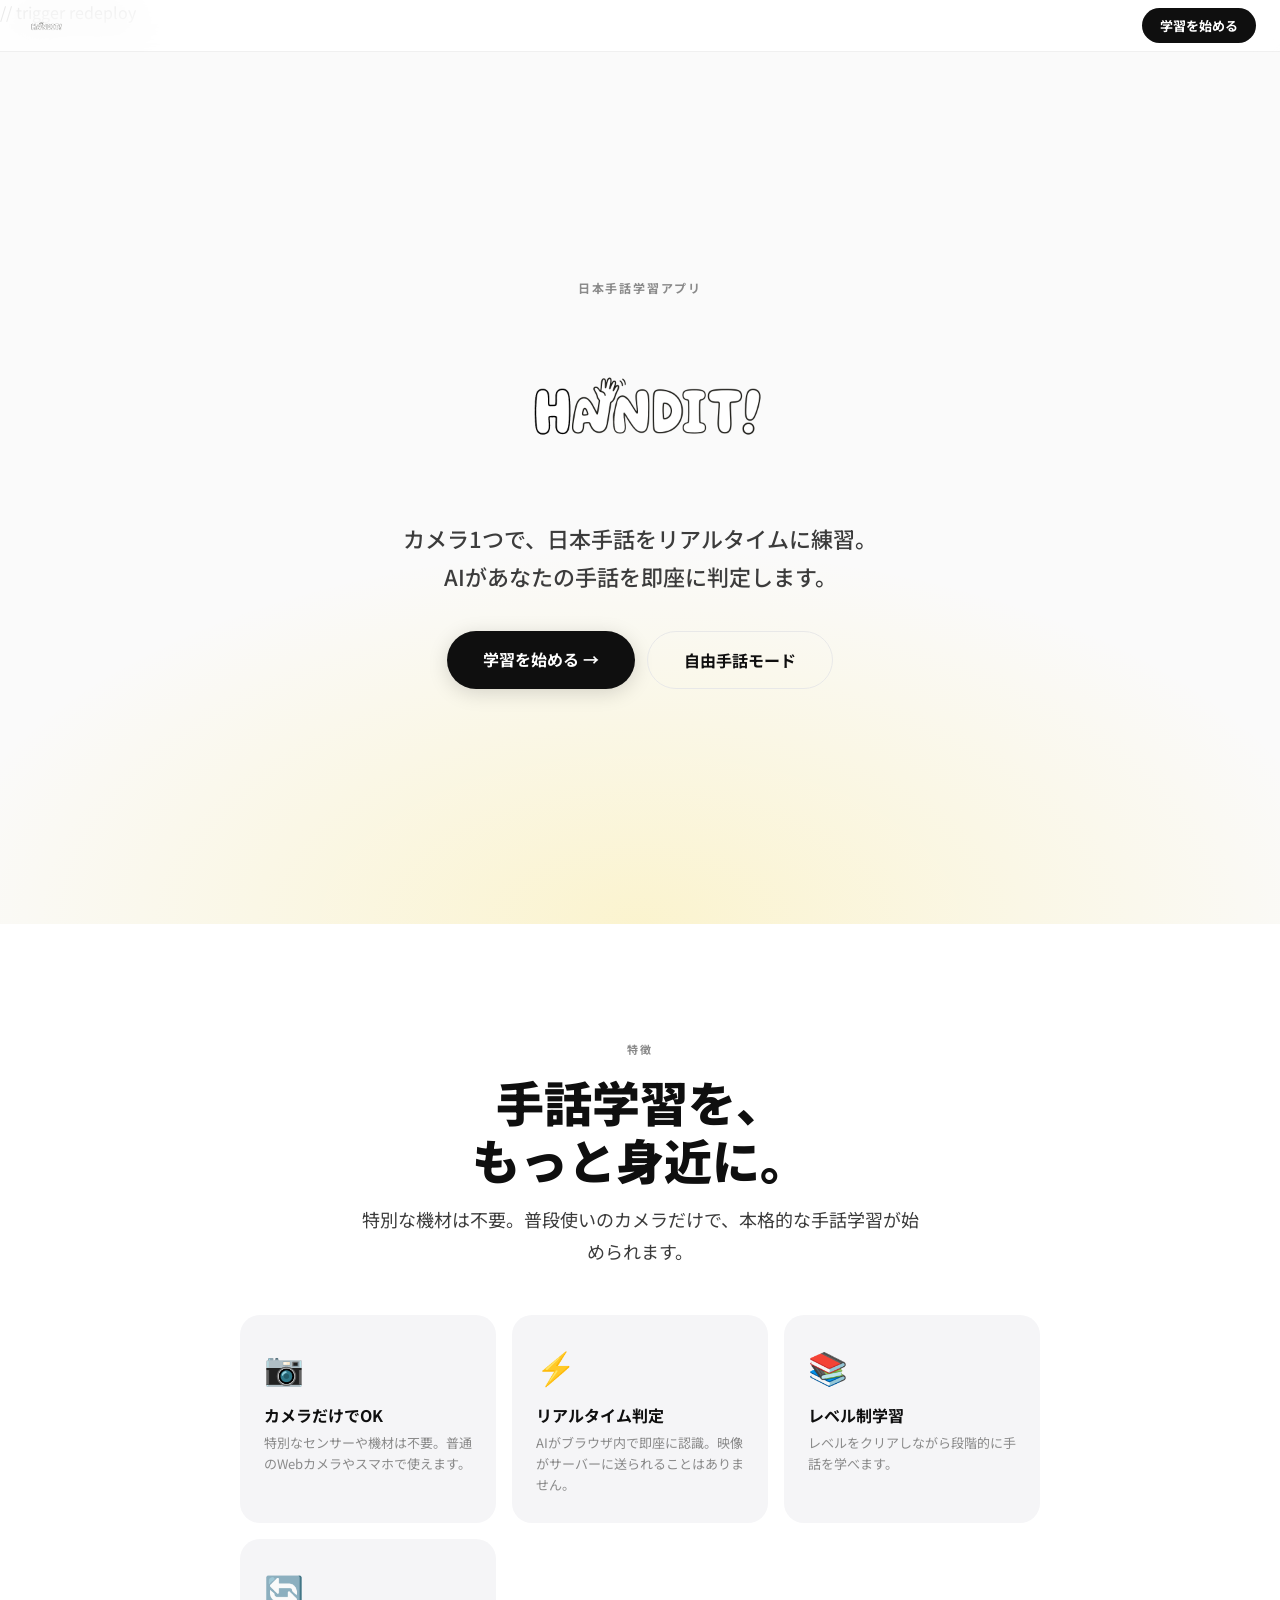
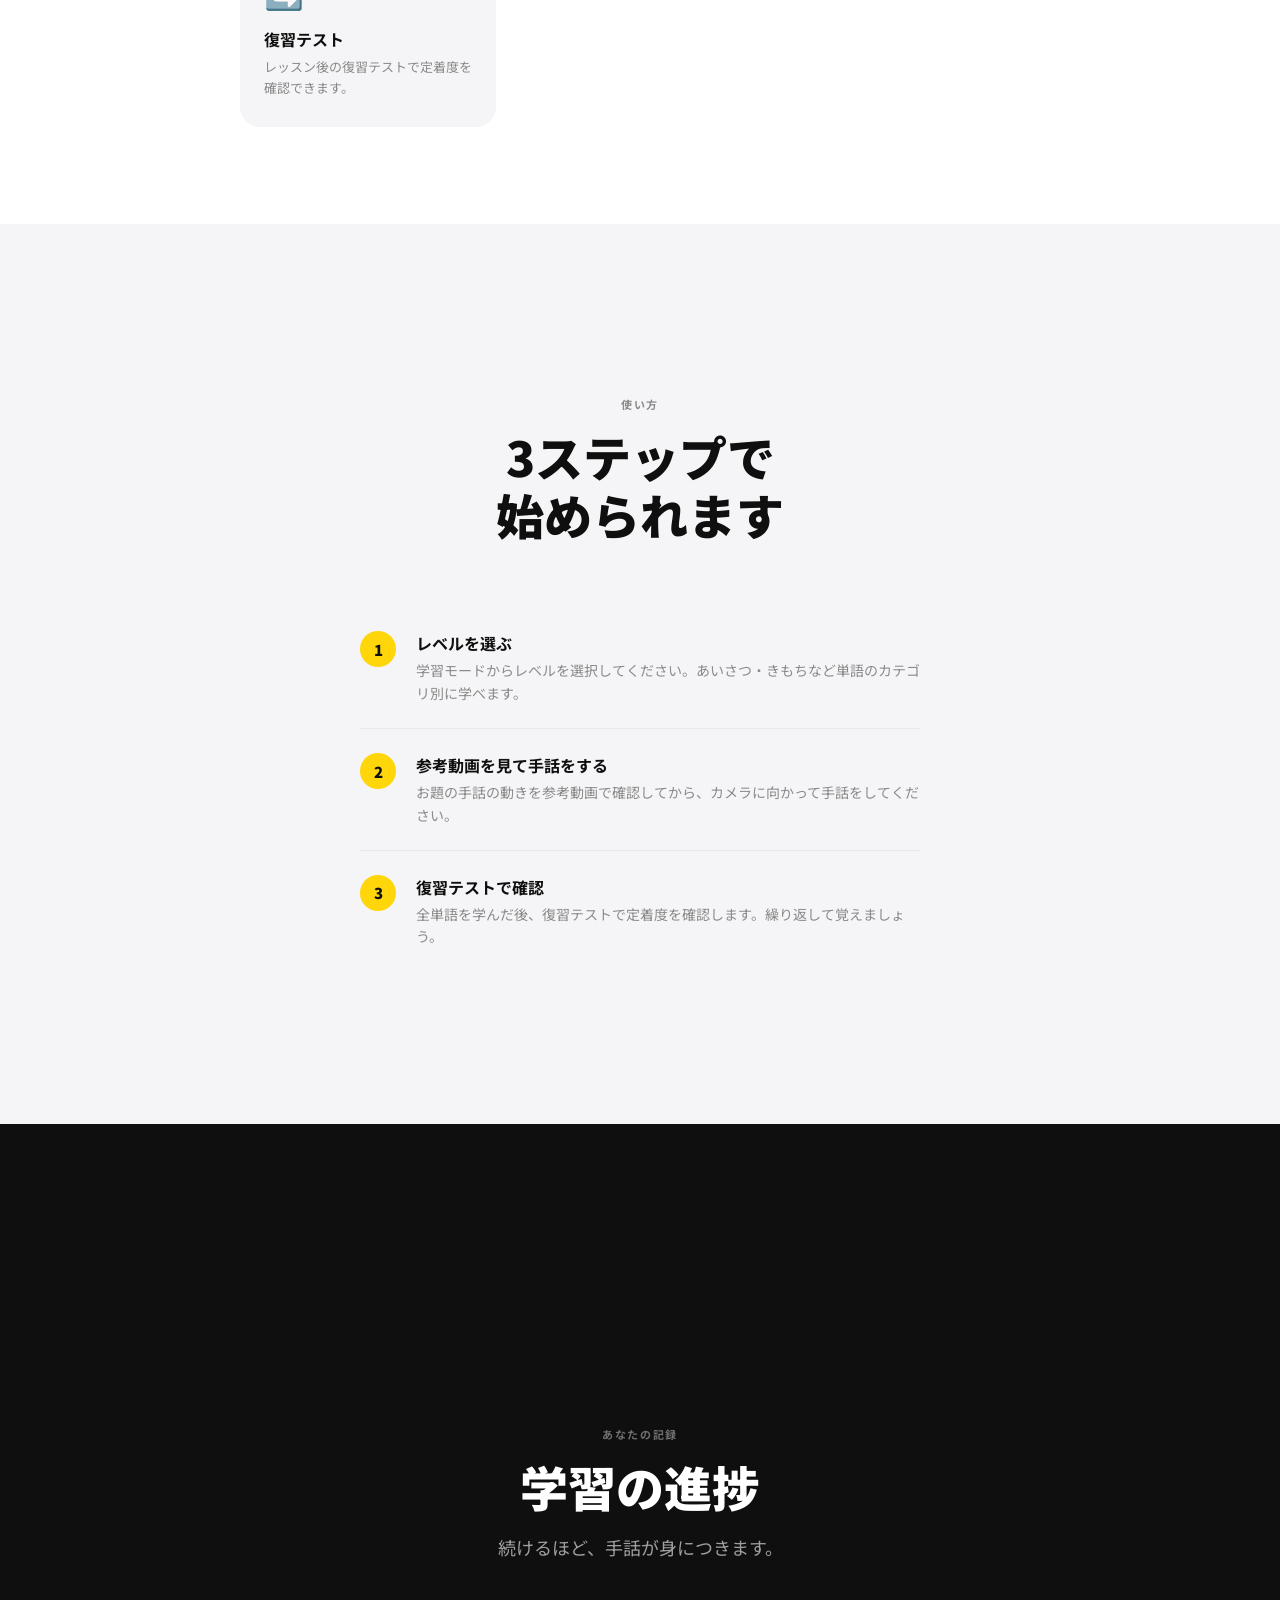
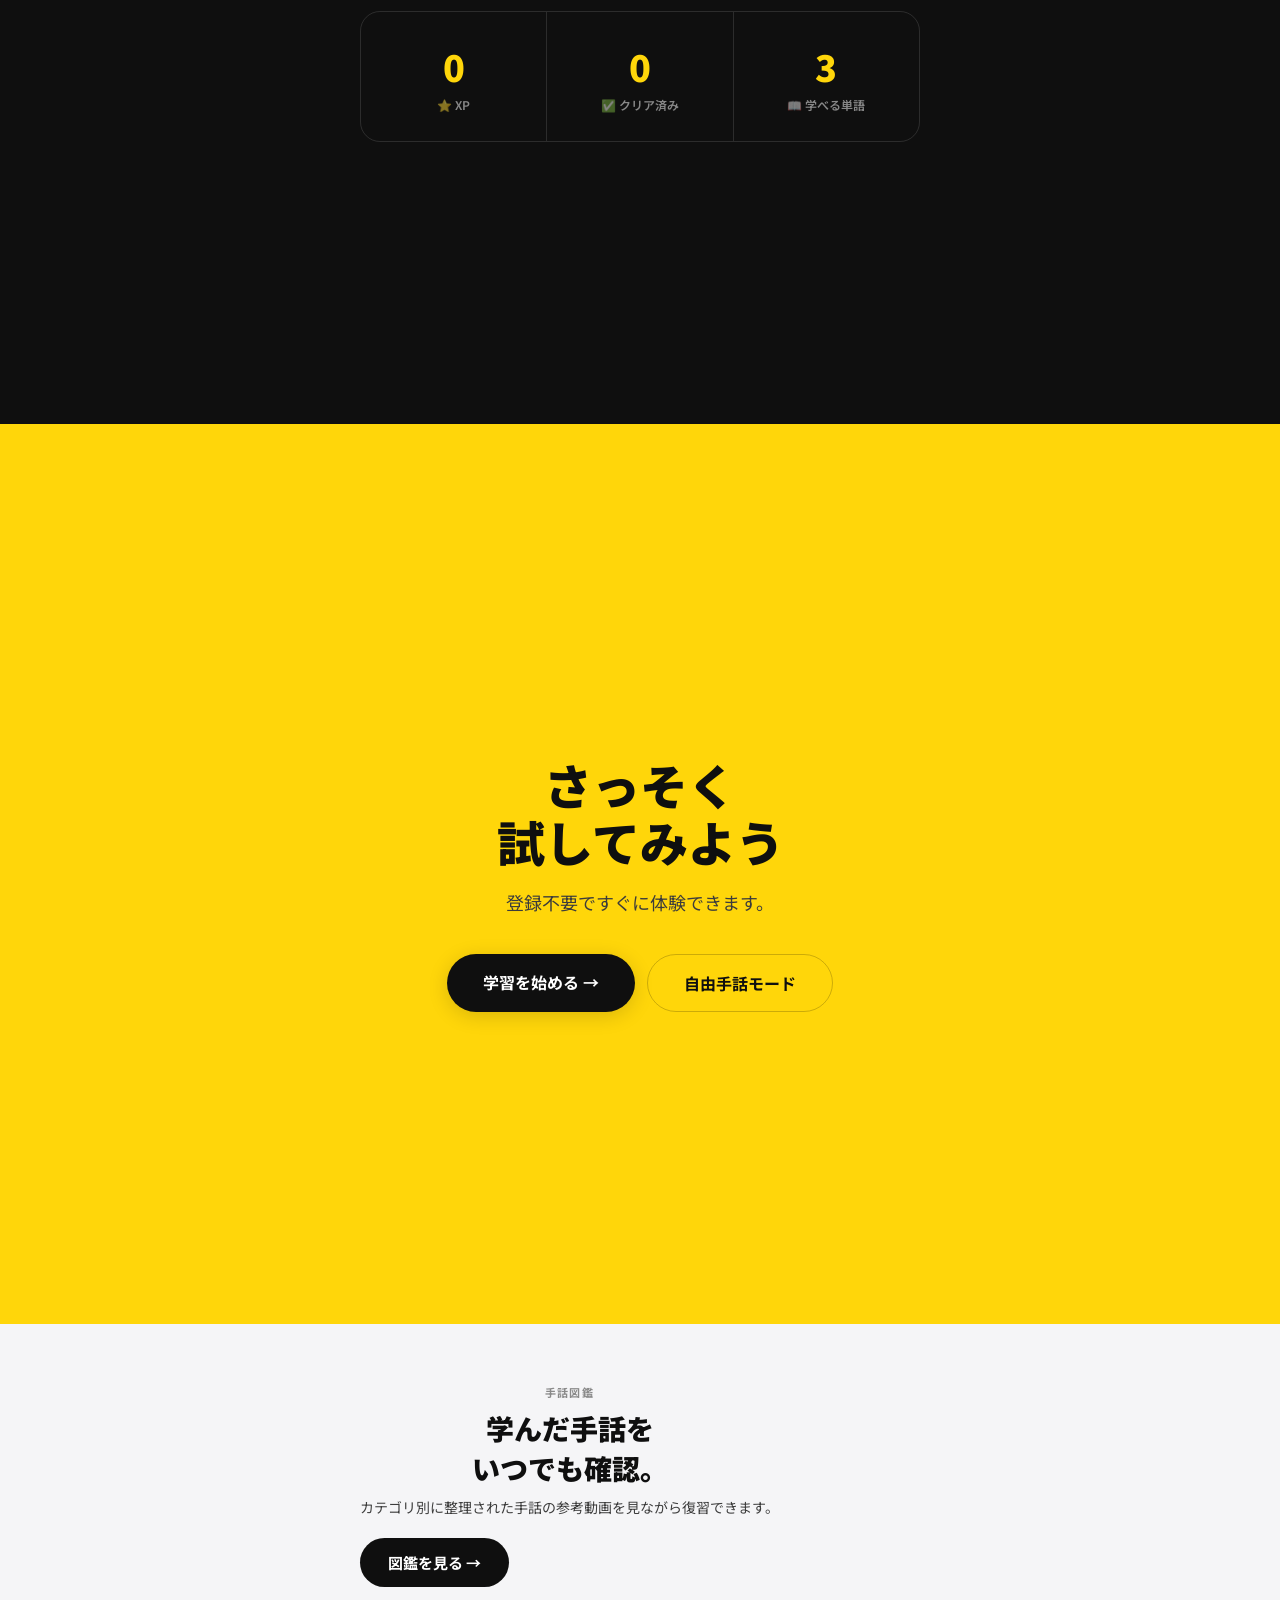
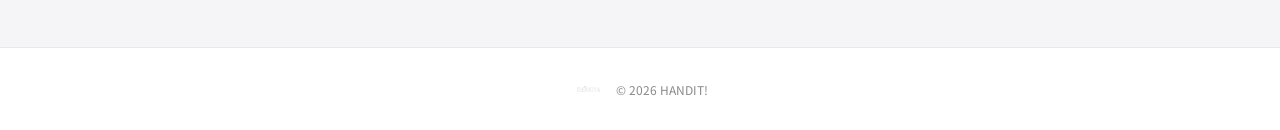
==== index.html @ 185a425c "trigger redeploy" ====
// trigger redeploy
<!DOCTYPE html>
<html lang="ja">
<head>
  <meta charset="UTF-8"/>
  <meta name="viewport" content="width=device-width, initial-scale=1.0"/>
  <title>HANDIT! — 日本手話学習アプリ</title>
  <link rel="preconnect" href="https://fonts.googleapis.com"/>
  <link href="https://fonts.googleapis.com/css2?family=Noto+Sans+JP:wght@400;500;700;900&display=swap" rel="stylesheet"/>
  <style>
    :root {
      --yellow: #FFD60A;
      --yellow-d: #C8A800;
      --ink: #0F0F0F;
      --ink-2: #3C3C3C;
      --ink-3: #8A8A8A;
      --line: #E8E8E8;
      --bg: #FFFFFF;
      --green: #00C46A;
      --radius: 20px;
    }

    * { box-sizing: border-box; margin: 0; padding: 0; }

    html { scroll-behavior: smooth; }

    body {
      font-family: 'Noto Sans JP', -apple-system, sans-serif;
      background: var(--bg);
      color: var(--ink);
      overflow-x: hidden;
      -webkit-font-smoothing: antialiased;
    }

    /* ===== NAV ===== */
    nav {
      position: fixed; top: 0; left: 0; right: 0; z-index: 100;
      height: 52px;
      display: flex; align-items: center; justify-content: space-between;
      padding: 0 24px;
      background: rgba(255,255,255,0.85);
      backdrop-filter: blur(20px);
      -webkit-backdrop-filter: blur(20px);
      border-bottom: 1px solid rgba(0,0,0,0.06);
      transition: background 0.3s;
    }
    .nav-logo { height: 24px; }
    .nav-btn {
      background: var(--ink); color: white; border: none;
      border-radius: 99px; padding: 8px 18px;
      font-size: 13px; font-weight: 700; cursor: pointer;
      text-decoration: none;
      transition: opacity 0.15s;
    }
    .nav-btn:hover { opacity: 0.8; }

    /* ===== SECTIONS ===== */
    section {
      min-height: 100vh;
      display: flex; flex-direction: column;
      align-items: center; justify-content: center;
      padding: 100px 24px 80px;
      text-align: center;
    }

    /* ===== HERO ===== */
    .hero {
      background: #FAFAFA;
      position: relative; overflow: hidden;
    }
    .hero-bg {
      position: absolute; inset: 0;
      background: radial-gradient(ellipse 80% 60% at 50% 100%, rgba(255,214,10,0.18) 0%, transparent 70%);
      pointer-events: none;
    }
    .hero-eyebrow {
      font-size: 12px; font-weight: 700; letter-spacing: 0.15em;
      text-transform: uppercase; color: var(--ink-3);
      margin-bottom: 20px;
      opacity: 0; transform: translateY(20px);
      animation: fadeUp 0.8s ease 0.2s forwards;
    }
    .hero-logo {
      width: min(320px, 72vw);
      opacity: 0; transform: translateY(30px);
      animation: fadeUp 0.8s ease 0.4s forwards;
    }
    .hero-tagline {
      margin-top: 24px;
      font-size: clamp(16px, 3vw, 22px);
      font-weight: 500; color: var(--ink-2); line-height: 1.7;
      max-width: 480px;
      opacity: 0; transform: translateY(30px);
      animation: fadeUp 0.8s ease 0.6s forwards;
    }
    .hero-cta-wrap {
      margin-top: 36px; display: flex; gap: 12px; flex-wrap: wrap; justify-content: center;
      opacity: 0; transform: translateY(30px);
      animation: fadeUp 0.8s ease 0.8s forwards;
    }
    .btn-primary {
      background: var(--ink); color: white; border: none;
      border-radius: 99px; padding: 16px 36px;
      font-size: 16px; font-weight: 700; cursor: pointer;
      text-decoration: none; display: inline-block;
      transition: transform 0.15s, box-shadow 0.15s;
      box-shadow: 0 4px 20px rgba(0,0,0,0.15);
    }
    .btn-primary:hover { transform: translateY(-2px); box-shadow: 0 8px 28px rgba(0,0,0,0.2); }
    .btn-secondary {
      background: transparent; color: var(--ink); border: 1.5px solid var(--line);
      border-radius: 99px; padding: 16px 36px;
      font-size: 16px; font-weight: 700; cursor: pointer;
      text-decoration: none; display: inline-block;
      transition: border-color 0.15s;
    }
    .btn-secondary:hover { border-color: var(--ink-3); }

    @keyframes fadeUp {
      to { opacity: 1; transform: translateY(0); }
    }

    /* ===== SCROLL REVEAL ===== */
    .reveal {
      opacity: 0; transform: translateY(48px);
      transition: opacity 0.7s ease, transform 0.7s ease;
    }
    .reveal.visible {
      opacity: 1; transform: translateY(0);
    }
    .reveal-delay-1 { transition-delay: 0.1s; }
    .reveal-delay-2 { transition-delay: 0.2s; }
    .reveal-delay-3 { transition-delay: 0.3s; }
    .reveal-delay-4 { transition-delay: 0.4s; }

    /* ===== SECTION LABEL ===== */
    .section-eyebrow {
      font-size: 11px; font-weight: 700; letter-spacing: 0.14em;
      text-transform: uppercase; color: var(--ink-3);
      margin-bottom: 16px;
    }
    .section-title {
      font-size: clamp(28px, 5vw, 48px);
      font-weight: 900; line-height: 1.2;
      margin-bottom: 16px;
    }
    .section-body {
      font-size: clamp(15px, 2vw, 18px);
      color: var(--ink-2); line-height: 1.75;
      max-width: 560px;
    }

    /* ===== FEATURE ===== */
    .feature-section { background: var(--bg); }
    .feature-grid {
      display: grid;
      grid-template-columns: repeat(auto-fit, minmax(200px, 1fr));
      gap: 16px; margin-top: 48px;
      width: 100%; max-width: 800px;
      text-align: left;
    }
    .feature-card {
      background: #F5F5F7; border-radius: var(--radius);
      padding: 28px 24px;
    }
    .feature-icon  { font-size: 32px; margin-bottom: 14px; }
    .feature-title { font-size: 16px; font-weight: 700; margin-bottom: 6px; }
    .feature-body  { font-size: 13px; color: var(--ink-3); line-height: 1.6; }

    /* ===== HOWTO ===== */
    .howto-section { background: #F5F5F7; }
    .howto-list {
      margin-top: 48px; width: 100%; max-width: 560px;
      display: flex; flex-direction: column; gap: 0;
      text-align: left;
    }
    .howto-item {
      display: flex; gap: 20px; align-items: flex-start;
      padding: 24px 0;
      border-bottom: 1px solid var(--line);
    }
    .howto-item:last-child { border-bottom: none; }
    .howto-num {
      width: 36px; height: 36px; border-radius: 50%;
      background: var(--yellow); color: var(--ink);
      display: flex; align-items: center; justify-content: center;
      font-size: 15px; font-weight: 900; flex-shrink: 0;
    }
    .howto-content strong { font-size: 16px; font-weight: 700; display: block; margin-bottom: 4px; }
    .howto-content p { font-size: 14px; color: var(--ink-3); line-height: 1.6; }

    /* ===== STATS ===== */
    .stats-section { background: var(--ink); color: white; }
    .stats-section .section-title { color: white; }
    .stats-section .section-body  { color: rgba(255,255,255,0.6); }
    .stats-grid {
      display: flex; gap: 0;
      margin-top: 48px; width: 100%; max-width: 560px;
      border: 1px solid rgba(255,255,255,0.12);
      border-radius: var(--radius); overflow: hidden;
    }
    .stat-item {
      flex: 1; padding: 28px 16px; text-align: center;
      border-right: 1px solid rgba(255,255,255,0.12);
    }
    .stat-item:last-child { border-right: none; }
    .stat-num   { font-size: 36px; font-weight: 900; color: var(--yellow); }
    .stat-label { font-size: 12px; color: rgba(255,255,255,0.5); margin-top: 4px; font-weight: 600; }

    /* ===== CTA SECTION ===== */
    .cta-section { background: var(--yellow); }
    .cta-section .section-title { color: var(--ink); }
    .cta-section .section-body  { color: var(--ink-2); }
    .cta-section .btn-primary { background: var(--ink); }
    .cta-section .btn-secondary { border-color: rgba(0,0,0,0.2); color: var(--ink); }

    /* ===== FOOTER ===== */
    footer {
      padding: 32px 24px;
      text-align: center;
      border-top: 1px solid var(--line);
      display: flex; align-items: center; justify-content: center; gap: 12px;
    }
    footer img { height: 18px; opacity: 0.3; }
    footer p { font-size: 12px; color: var(--ink-3); }

    @media (max-width: 480px) {
      .feature-grid { grid-template-columns: 1fr; }
      .stats-grid { flex-direction: column; }
      .stat-item { border-right: none; border-bottom: 1px solid rgba(255,255,255,0.12); }
      .stat-item:last-child { border-bottom: none; }
      section { padding: 80px 20px 60px; }
    }
  </style>
</head>
<body>

<nav>
  <img src="handit_logo.png" alt="HANDIT!" class="nav-logo"/>
  <a href="#" onclick="goLearn(event)" class="nav-btn">学習を始める</a>
</nav>

<!-- HERO -->
<section class="hero">
  <div class="hero-bg"></div>
  <div class="hero-eyebrow">日本手話学習アプリ</div>
  <img src="handit_logo.png" alt="HANDIT!" class="hero-logo"/>
  <p class="hero-tagline">カメラ1つで、日本手話をリアルタイムに練習。<br>AIがあなたの手話を即座に判定します。</p>
  <div class="hero-cta-wrap">
    <a href="#" onclick="goLearn(event)" class="btn-primary">学習を始める →</a>
    <a href="free.html"  class="btn-secondary">自由手話モード</a>
  </div>
</section>

<!-- FEATURES -->
<section class="feature-section">
  <div class="section-eyebrow reveal">特徴</div>
  <h2 class="section-title reveal reveal-delay-1">手話学習を、<br>もっと身近に。</h2>
  <p class="section-body reveal reveal-delay-2">特別な機材は不要。普段使いのカメラだけで、本格的な手話学習が始められます。</p>
  <div class="feature-grid">
    <div class="feature-card reveal reveal-delay-1">
      <div class="feature-icon">📷</div>
      <div class="feature-title">カメラだけでOK</div>
      <div class="feature-body">特別なセンサーや機材は不要。普通のWebカメラやスマホで使えます。</div>
    </div>
    <div class="feature-card reveal reveal-delay-2">
      <div class="feature-icon">⚡</div>
      <div class="feature-title">リアルタイム判定</div>
      <div class="feature-body">AIがブラウザ内で即座に認識。映像がサーバーに送られることはありません。</div>
    </div>
    <div class="feature-card reveal reveal-delay-3">
      <div class="feature-icon">📚</div>
      <div class="feature-title">レベル制学習</div>
      <div class="feature-body">レベルをクリアしながら段階的に手話を学べます。</div>
    </div>
    <div class="feature-card reveal reveal-delay-4">
      <div class="feature-icon">🔄</div>
      <div class="feature-title">復習テスト</div>
      <div class="feature-body">レッスン後の復習テストで定着度を確認できます。</div>
    </div>
  </div>
</section>

<!-- HOWTO -->
<section class="howto-section">
  <div class="section-eyebrow reveal">使い方</div>
  <h2 class="section-title reveal reveal-delay-1">3ステップで<br>始められます</h2>
  <div class="howto-list">
    <div class="howto-item reveal reveal-delay-1">
      <div class="howto-num">1</div>
      <div class="howto-content">
        <strong>レベルを選ぶ</strong>
        <p>学習モードからレベルを選択してください。あいさつ・きもちなど単語のカテゴリ別に学べます。</p>
      </div>
    </div>
    <div class="howto-item reveal reveal-delay-2">
      <div class="howto-num">2</div>
      <div class="howto-content">
        <strong>参考動画を見て手話をする</strong>
        <p>お題の手話の動きを参考動画で確認してから、カメラに向かって手話をしてください。</p>
      </div>
    </div>
    <div class="howto-item reveal reveal-delay-3">
      <div class="howto-num">3</div>
      <div class="howto-content">
        <strong>復習テストで確認</strong>
        <p>全単語を学んだ後、復習テストで定着度を確認します。繰り返して覚えましょう。</p>
      </div>
    </div>
  </div>
</section>

<!-- STATS -->
<section class="stats-section">
  <div class="section-eyebrow reveal" style="color:rgba(255,255,255,0.4);">あなたの記録</div>
  <h2 class="section-title reveal reveal-delay-1">学習の進捗</h2>
  <p class="section-body reveal reveal-delay-2">続けるほど、手話が身につきます。</p>
  <div class="stats-grid reveal reveal-delay-3">
    <div class="stat-item">
      <div class="stat-num" id="stat-xp">0</div>
      <div class="stat-label">⭐ XP</div>
    </div>
    <div class="stat-item">
      <div class="stat-num" id="stat-cleared">0</div>
      <div class="stat-label">✅ クリア済み</div>
    </div>
    <div class="stat-item">
      <div class="stat-num">3</div>
      <div class="stat-label">📖 学べる単語</div>
    </div>
  </div>
</section>

<!-- CTA -->
<section class="cta-section">
  <h2 class="section-title reveal">さっそく<br>試してみよう</h2>
  <p class="section-body reveal reveal-delay-1">登録不要ですぐに体験できます。</p>
  <div class="hero-cta-wrap reveal reveal-delay-2">
    <a href="#" onclick="goLearn(event)" class="btn-primary">学習を始める →</a>
    <a href="free.html"  class="btn-secondary">自由手話モード</a>
  </div>
</section>

<!-- DICTIONARY LINK -->
<section style="min-height:auto;padding:60px 24px;background:#F5F5F7;">
  <div style="max-width:560px;margin:0 auto;display:flex;align-items:center;justify-content:space-between;gap:20px;flex-wrap:wrap;">
    <div>
      <div style="font-size:11px;font-weight:700;letter-spacing:0.12em;text-transform:uppercase;color:#8A8A8A;margin-bottom:8px;">手話図鑑</div>
      <div style="font-size:clamp(20px,4vw,28px);font-weight:900;margin-bottom:8px;">学んだ手話を<br>いつでも確認。</div>
      <div style="font-size:14px;color:#3C3C3C;line-height:1.6;">カテゴリ別に整理された手話の参考動画を見ながら復習できます。</div>
    </div>
    <a href="dictionary.html" style="background:#0F0F0F;color:white;border:none;border-radius:99px;padding:14px 28px;font-size:15px;font-weight:700;text-decoration:none;white-space:nowrap;flex-shrink:0;">図鑑を見る →</a>
  </div>
</section>

<footer>
  <img src="handit_logo.png" alt="HANDIT!"/>
  <p>© 2026 HANDIT!</p>
</footer>

<script>
// 進捗表示
document.getElementById('stat-xp').textContent      = localStorage.getItem('handit_xp') || 0;
document.getElementById('stat-cleared').textContent = JSON.parse(localStorage.getItem('handit_cleared')||'[]').length;

// スクロールアニメーション
const observer = new IntersectionObserver((entries) => {
  entries.forEach(entry => {
    if (entry.isIntersecting) {
      entry.target.classList.add('visible');
    }
  });
}, { threshold: 0.15 });

document.querySelectorAll('.reveal').forEach(el => observer.observe(el));

function goLearn(e) {
  e.preventDefault();
  if (!localStorage.getItem('handit_tutorial_done')) {
    window.location.href = 'tutorial.html';
  } else {
    window.location.href = 'learn.html';
  }
}
</script>
</body>
</html>
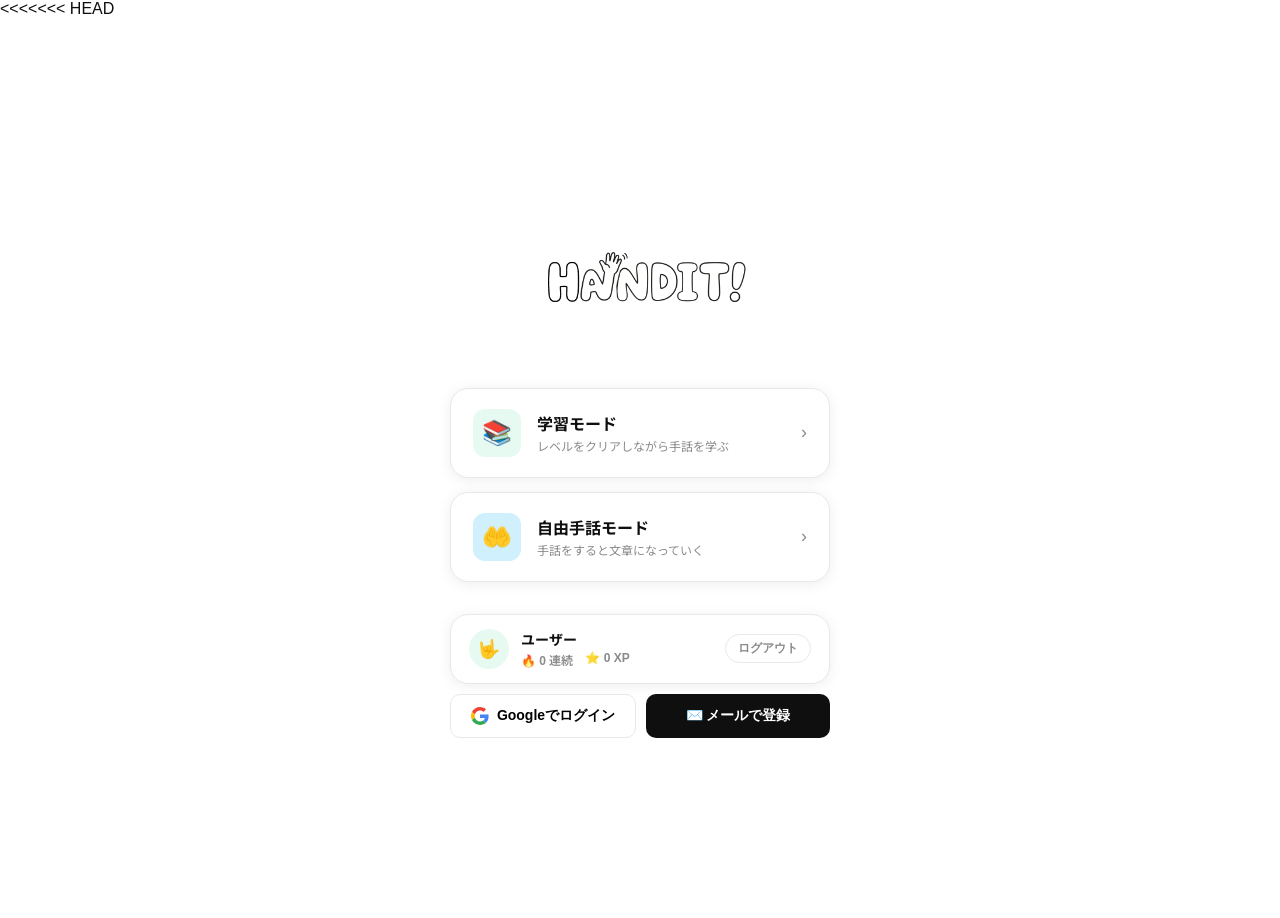
==== commit f631358d: "スタジオをadminに分離、Firebase連携と自動学習を追加" ====
--- a/index.html
+++ b/index.html
@@ -1,387 +1,661 @@
-// trigger redeploy
 <!DOCTYPE html>
 <html lang="ja">
 <head>
+<<<<<<< HEAD
   <meta charset="UTF-8"/>
   <meta name="viewport" content="width=device-width, initial-scale=1.0"/>
-  <title>HANDIT! — 日本手話学習アプリ</title>
+  <title>HANDIT!</title>
   <link rel="preconnect" href="https://fonts.googleapis.com"/>
-  <link href="https://fonts.googleapis.com/css2?family=Noto+Sans+JP:wght@400;500;700;900&display=swap" rel="stylesheet"/>
+  <link href="https://fonts.googleapis.com/css2?family=Noto+Sans+JP:wght@400;700&display=swap" rel="stylesheet"/>
+  <link rel="stylesheet" href="style.css"/>
   <style>
-    :root {
-      --yellow: #FFD60A;
-      --yellow-d: #C8A800;
-      --ink: #0F0F0F;
-      --ink-2: #3C3C3C;
-      --ink-3: #8A8A8A;
-      --line: #E8E8E8;
-      --bg: #FFFFFF;
-      --green: #00C46A;
-      --radius: 20px;
-    }
-
-    * { box-sizing: border-box; margin: 0; padding: 0; }
-
-    html { scroll-behavior: smooth; }
-
-    body {
-      font-family: 'Noto Sans JP', -apple-system, sans-serif;
-      background: var(--bg);
-      color: var(--ink);
-      overflow-x: hidden;
-      -webkit-font-smoothing: antialiased;
-    }
-
-    /* ===== NAV ===== */
-    nav {
-      position: fixed; top: 0; left: 0; right: 0; z-index: 100;
-      height: 52px;
-      display: flex; align-items: center; justify-content: space-between;
-      padding: 0 24px;
-      background: rgba(255,255,255,0.85);
-      backdrop-filter: blur(20px);
-      -webkit-backdrop-filter: blur(20px);
-      border-bottom: 1px solid rgba(0,0,0,0.06);
-      transition: background 0.3s;
-    }
-    .nav-logo { height: 24px; }
-    .nav-btn {
+    .home-wrap {
+      min-height: 100vh; display: flex; flex-direction: column;
+      align-items: center; justify-content: center;
+      padding: 40px 24px; gap: 32px;
+    }
+    .home-logo { width: min(280px, 70vw); }
+    .home-modes { display: flex; flex-direction: column; gap: 14px; width: 100%; max-width: 380px; }
+    .home-mode-btn {
+      display: flex; align-items: center; gap: 16px;
+      background: var(--white); border: 1.5px solid var(--line);
+      border-radius: var(--radius); padding: 20px 22px;
+      cursor: pointer; box-shadow: var(--shadow);
+      transition: transform 0.15s, box-shadow 0.15s;
+      text-decoration: none; color: inherit;
+    }
+    .home-mode-btn:hover  { transform: translateY(-2px); box-shadow: var(--shadow-lg); }
+    .home-mode-btn:active { transform: translateY(0); }
+    .home-mode-icon { width: 48px; height: 48px; border-radius: 12px; display: flex; align-items: center; justify-content: center; font-size: 24px; flex-shrink: 0; }
+    .home-mode-info { flex: 1; text-align: left; }
+    .home-mode-title { font-size: 16px; font-weight: 700; margin-bottom: 2px; }
+    .home-mode-sub   { font-size: 12px; color: var(--ink-3); }
+    .home-mode-arrow { font-size: 18px; color: var(--ink-3); }
+
+    .home-auth { display: flex; flex-direction: column; align-items: center; gap: 10px; width: 100%; max-width: 380px; }
+
+    /* ユーザーバー */
+    .home-user-bar {
+      width: 100%; background: var(--white); border: 1.5px solid var(--line);
+      border-radius: var(--radius); padding: 14px 18px;
+      display: flex; align-items: center; gap: 12px; box-shadow: var(--shadow);
+    }
+    .home-user-avatar {
+      width: 40px; height: 40px; border-radius: 50%;
+      background: var(--accent-l); display: flex; align-items: center;
+      justify-content: center; font-size: 18px; flex-shrink: 0; overflow: hidden;
+    }
+    .home-user-avatar img { width: 100%; height: 100%; object-fit: cover; }
+    .home-user-info { flex: 1; }
+    .home-user-name { font-size: 14px; font-weight: 700; }
+    .home-user-stats { display: flex; gap: 12px; margin-top: 2px; }
+    .home-user-stat  { font-size: 12px; color: var(--ink-3); font-weight: 600; }
+    .home-logout-btn {
+      font-size: 12px; font-weight: 600; color: var(--ink-3);
+      background: none; border: 1.5px solid var(--line);
+      border-radius: 99px; padding: 5px 12px; cursor: pointer;
+    }
+
+    /* ログインボタン */
+    .home-login-btns { display: flex; gap: 10px; width: 100%; }
+    .btn-google {
+      flex: 1; display: flex; align-items: center; justify-content: center; gap: 8px;
+      background: var(--white); border: 1.5px solid var(--line);
+      border-radius: var(--radius-sm); padding: 12px;
+      font-size: 14px; font-weight: 700; cursor: pointer; transition: background 0.15s;
+    }
+    .btn-google:hover { background: var(--bg); }
+    .btn-email {
+      flex: 1; display: flex; align-items: center; justify-content: center; gap: 8px;
       background: var(--ink); color: white; border: none;
-      border-radius: 99px; padding: 8px 18px;
-      font-size: 13px; font-weight: 700; cursor: pointer;
-      text-decoration: none;
-      transition: opacity 0.15s;
-    }
-    .nav-btn:hover { opacity: 0.8; }
-
-    /* ===== SECTIONS ===== */
-    section {
-      min-height: 100vh;
-      display: flex; flex-direction: column;
-      align-items: center; justify-content: center;
-      padding: 100px 24px 80px;
-      text-align: center;
-    }
-
-    /* ===== HERO ===== */
-    .hero {
-      background: #FAFAFA;
-      position: relative; overflow: hidden;
-    }
-    .hero-bg {
-      position: absolute; inset: 0;
-      background: radial-gradient(ellipse 80% 60% at 50% 100%, rgba(255,214,10,0.18) 0%, transparent 70%);
-      pointer-events: none;
-    }
-    .hero-eyebrow {
-      font-size: 12px; font-weight: 700; letter-spacing: 0.15em;
-      text-transform: uppercase; color: var(--ink-3);
-      margin-bottom: 20px;
-      opacity: 0; transform: translateY(20px);
-      animation: fadeUp 0.8s ease 0.2s forwards;
-    }
-    .hero-logo {
-      width: min(320px, 72vw);
-      opacity: 0; transform: translateY(30px);
-      animation: fadeUp 0.8s ease 0.4s forwards;
-    }
-    .hero-tagline {
-      margin-top: 24px;
-      font-size: clamp(16px, 3vw, 22px);
-      font-weight: 500; color: var(--ink-2); line-height: 1.7;
-      max-width: 480px;
-      opacity: 0; transform: translateY(30px);
-      animation: fadeUp 0.8s ease 0.6s forwards;
-    }
-    .hero-cta-wrap {
-      margin-top: 36px; display: flex; gap: 12px; flex-wrap: wrap; justify-content: center;
-      opacity: 0; transform: translateY(30px);
-      animation: fadeUp 0.8s ease 0.8s forwards;
-    }
-    .btn-primary {
-      background: var(--ink); color: white; border: none;
-      border-radius: 99px; padding: 16px 36px;
-      font-size: 16px; font-weight: 700; cursor: pointer;
-      text-decoration: none; display: inline-block;
-      transition: transform 0.15s, box-shadow 0.15s;
-      box-shadow: 0 4px 20px rgba(0,0,0,0.15);
-    }
-    .btn-primary:hover { transform: translateY(-2px); box-shadow: 0 8px 28px rgba(0,0,0,0.2); }
-    .btn-secondary {
-      background: transparent; color: var(--ink); border: 1.5px solid var(--line);
-      border-radius: 99px; padding: 16px 36px;
-      font-size: 16px; font-weight: 700; cursor: pointer;
-      text-decoration: none; display: inline-block;
-      transition: border-color 0.15s;
-    }
-    .btn-secondary:hover { border-color: var(--ink-3); }
-
-    @keyframes fadeUp {
-      to { opacity: 1; transform: translateY(0); }
-    }
-
-    /* ===== SCROLL REVEAL ===== */
-    .reveal {
-      opacity: 0; transform: translateY(48px);
-      transition: opacity 0.7s ease, transform 0.7s ease;
-    }
-    .reveal.visible {
-      opacity: 1; transform: translateY(0);
-    }
-    .reveal-delay-1 { transition-delay: 0.1s; }
-    .reveal-delay-2 { transition-delay: 0.2s; }
-    .reveal-delay-3 { transition-delay: 0.3s; }
-    .reveal-delay-4 { transition-delay: 0.4s; }
-
-    /* ===== SECTION LABEL ===== */
-    .section-eyebrow {
-      font-size: 11px; font-weight: 700; letter-spacing: 0.14em;
-      text-transform: uppercase; color: var(--ink-3);
-      margin-bottom: 16px;
-    }
-    .section-title {
-      font-size: clamp(28px, 5vw, 48px);
-      font-weight: 900; line-height: 1.2;
-      margin-bottom: 16px;
-    }
-    .section-body {
-      font-size: clamp(15px, 2vw, 18px);
-      color: var(--ink-2); line-height: 1.75;
-      max-width: 560px;
-    }
-
-    /* ===== FEATURE ===== */
-    .feature-section { background: var(--bg); }
-    .feature-grid {
-      display: grid;
-      grid-template-columns: repeat(auto-fit, minmax(200px, 1fr));
-      gap: 16px; margin-top: 48px;
-      width: 100%; max-width: 800px;
-      text-align: left;
-    }
-    .feature-card {
-      background: #F5F5F7; border-radius: var(--radius);
-      padding: 28px 24px;
-    }
-    .feature-icon  { font-size: 32px; margin-bottom: 14px; }
-    .feature-title { font-size: 16px; font-weight: 700; margin-bottom: 6px; }
-    .feature-body  { font-size: 13px; color: var(--ink-3); line-height: 1.6; }
-
-    /* ===== HOWTO ===== */
-    .howto-section { background: #F5F5F7; }
-    .howto-list {
-      margin-top: 48px; width: 100%; max-width: 560px;
-      display: flex; flex-direction: column; gap: 0;
-      text-align: left;
-    }
-    .howto-item {
-      display: flex; gap: 20px; align-items: flex-start;
-      padding: 24px 0;
-      border-bottom: 1px solid var(--line);
-    }
-    .howto-item:last-child { border-bottom: none; }
-    .howto-num {
-      width: 36px; height: 36px; border-radius: 50%;
-      background: var(--yellow); color: var(--ink);
-      display: flex; align-items: center; justify-content: center;
-      font-size: 15px; font-weight: 900; flex-shrink: 0;
-    }
-    .howto-content strong { font-size: 16px; font-weight: 700; display: block; margin-bottom: 4px; }
-    .howto-content p { font-size: 14px; color: var(--ink-3); line-height: 1.6; }
-
-    /* ===== STATS ===== */
-    .stats-section { background: var(--ink); color: white; }
-    .stats-section .section-title { color: white; }
-    .stats-section .section-body  { color: rgba(255,255,255,0.6); }
-    .stats-grid {
-      display: flex; gap: 0;
-      margin-top: 48px; width: 100%; max-width: 560px;
-      border: 1px solid rgba(255,255,255,0.12);
-      border-radius: var(--radius); overflow: hidden;
-    }
-    .stat-item {
-      flex: 1; padding: 28px 16px; text-align: center;
-      border-right: 1px solid rgba(255,255,255,0.12);
-    }
-    .stat-item:last-child { border-right: none; }
-    .stat-num   { font-size: 36px; font-weight: 900; color: var(--yellow); }
-    .stat-label { font-size: 12px; color: rgba(255,255,255,0.5); margin-top: 4px; font-weight: 600; }
-
-    /* ===== CTA SECTION ===== */
-    .cta-section { background: var(--yellow); }
-    .cta-section .section-title { color: var(--ink); }
-    .cta-section .section-body  { color: var(--ink-2); }
-    .cta-section .btn-primary { background: var(--ink); }
-    .cta-section .btn-secondary { border-color: rgba(0,0,0,0.2); color: var(--ink); }
-
-    /* ===== FOOTER ===== */
-    footer {
-      padding: 32px 24px;
-      text-align: center;
-      border-top: 1px solid var(--line);
-      display: flex; align-items: center; justify-content: center; gap: 12px;
-    }
-    footer img { height: 18px; opacity: 0.3; }
-    footer p { font-size: 12px; color: var(--ink-3); }
-
-    @media (max-width: 480px) {
-      .feature-grid { grid-template-columns: 1fr; }
-      .stats-grid { flex-direction: column; }
-      .stat-item { border-right: none; border-bottom: 1px solid rgba(255,255,255,0.12); }
-      .stat-item:last-child { border-bottom: none; }
-      section { padding: 80px 20px 60px; }
-    }
+      border-radius: var(--radius-sm); padding: 12px;
+      font-size: 14px; font-weight: 700; cursor: pointer; transition: opacity 0.15s;
+    }
+    .btn-email:hover { opacity: 0.85; }
   </style>
 </head>
 <body>
 
-<nav>
-  <img src="handit_logo.png" alt="HANDIT!" class="nav-logo"/>
-  <a href="#" onclick="goLearn(event)" class="nav-btn">学習を始める</a>
-</nav>
-
-<!-- HERO -->
+<!-- メール認証モーダル -->
+<div class="modal-overlay hidden" id="email-modal">
+  <div class="modal">
+    <div class="modal-title" id="email-modal-title">ログイン</div>
+    <div class="modal-sub"   id="email-modal-sub">メールアドレスとパスワードを入力してください</div>
+    <label class="modal-label">メールアドレス</label>
+    <input class="modal-input" type="email"    id="modal-email"    placeholder="example@email.com"/>
+    <label class="modal-label">パスワード</label>
+    <input class="modal-input" type="password" id="modal-password" placeholder="6文字以上"/>
+    <div id="modal-error" style="color:#FF3B30;font-size:13px;margin-bottom:10px;display:none;"></div>
+    <button class="modal-submit" id="email-modal-submit">ログイン</button>
+    <button class="modal-cancel" id="email-modal-toggle" style="margin-bottom:8px;">新規登録はこちら</button>
+    <button class="modal-cancel" id="email-modal-cancel">キャンセル</button>
+  </div>
+</div>
+
+<!-- ホーム -->
+<div class="home-wrap">
+  <img src="handit_logo.png" alt="HANDIT!" class="home-logo"/>
+
+  <div class="home-modes">
+    <a href="learn.html" class="home-mode-btn">
+      <div class="home-mode-icon" style="background:#E6FAF2;">📚</div>
+      <div class="home-mode-info">
+        <div class="home-mode-title">学習モード</div>
+        <div class="home-mode-sub">レベルをクリアしながら手話を学ぶ</div>
+      </div>
+      <div class="home-mode-arrow">›</div>
+    </a>
+    <a href="free.html" class="home-mode-btn">
+      <div class="home-mode-icon" style="background:#D0F0FD;">🤲</div>
+      <div class="home-mode-info">
+        <div class="home-mode-title">自由手話モード</div>
+        <div class="home-mode-sub">手話をすると文章になっていく</div>
+      </div>
+      <div class="home-mode-arrow">›</div>
+    </a>
+  </div>
+
+  <div class="home-auth">
+    <!-- ログイン済み -->
+    <div class="home-user-bar hidden" id="user-bar">
+      <div class="home-user-avatar" id="user-avatar">🤟</div>
+      <div class="home-user-info">
+        <div class="home-user-name" id="user-display-name">ユーザー</div>
+        <div class="home-user-stats">
+          <span class="home-user-stat">🔥 <span id="user-streak">0</span> 連続</span>
+          <span class="home-user-stat">⭐ <span id="user-xp">0</span> XP</span>
+        </div>
+      </div>
+      <button class="home-logout-btn" id="logout-btn">ログアウト</button>
+    </div>
+    <!-- 未ログイン -->
+    <div class="home-login-btns" id="login-btns">
+      <button class="btn-google" id="google-login-btn">
+        <svg width="18" height="18" viewBox="0 0 48 48"><path fill="#EA4335" d="M24 9.5c3.54 0 6.71 1.22 9.21 3.6l6.85-6.85C35.9 2.38 30.47 0 24 0 14.62 0 6.51 5.38 2.56 13.22l7.98 6.19C12.43 13.72 17.74 9.5 24 9.5z"/><path fill="#4285F4" d="M46.98 24.55c0-1.57-.15-3.09-.38-4.55H24v9.02h12.94c-.58 2.96-2.26 5.48-4.78 7.18l7.73 6c4.51-4.18 7.09-10.36 7.09-17.65z"/><path fill="#FBBC05" d="M10.53 28.59c-.48-1.45-.76-2.99-.76-4.59s.27-3.14.76-4.59l-7.98-6.19C.92 16.46 0 20.12 0 24c0 3.88.92 7.54 2.56 10.78l7.97-6.19z"/><path fill="#34A853" d="M24 48c6.48 0 11.93-2.13 15.89-5.81l-7.73-6c-2.18 1.48-4.97 2.31-8.16 2.31-6.26 0-11.57-4.22-13.47-9.91l-7.98 6.19C6.51 42.62 14.62 48 24 48z"/></svg>
+        Googleでログイン
+      </button>
+      <button class="btn-email" id="email-login-btn">✉️ メールで登録</button>
+    </div>
+  </div>
+</div>
+
+<script type="module">
+import { initializeApp } from "https://www.gstatic.com/firebasejs/10.12.0/firebase-app.js";
+import { getAuth, onAuthStateChanged, signOut, signInWithPopup, GoogleAuthProvider, createUserWithEmailAndPassword, signInWithEmailAndPassword } from "https://www.gstatic.com/firebasejs/10.12.0/firebase-auth.js";
+import { getFirestore, doc, getDoc, setDoc, updateDoc, serverTimestamp } from "https://www.gstatic.com/firebasejs/10.12.0/firebase-firestore.js";
+
+const firebaseConfig = {
+  apiKey: "AIzaSyB-YZ16629_Eadt8mu2kxtZU5ehZ9-dsGA",
+  authDomain: "handit-a5cfa.firebaseapp.com",
+  projectId: "handit-a5cfa",
+  storageBucket: "handit-a5cfa.firebasestorage.app",
+  messagingSenderId: "398275846471",
+  appId: "1:398275846471:web:eb7571dcd1e920964d2c62"
+};
+
+const app      = initializeApp(firebaseConfig);
+const auth     = getAuth(app);
+const db       = getFirestore(app);
+const provider = new GoogleAuthProvider();
+let isRegisterMode = false;
+
+// ユーザーデータをFirestoreから取得・初期化
+async function loadUserData(uid) {
+  const ref  = doc(db, 'users', uid);
+  const snap = await getDoc(ref);
+  if (snap.exists()) {
+    return snap.data();
+  } else {
+    const defaultData = { xp:0, streak:0, cleared:[], createdAt: serverTimestamp() };
+    await setDoc(ref, defaultData);
+    return defaultData;
+  }
+}
+
+// 認証状態の監視
+onAuthStateChanged(auth, async user => {
+  const userBar   = document.getElementById('user-bar');
+  const loginBtns = document.getElementById('login-btns');
+  if (user) {
+    userBar.classList.remove('hidden');
+    loginBtns.classList.add('hidden');
+    document.getElementById('user-display-name').textContent = user.displayName || user.email;
+    const avatar = document.getElementById('user-avatar');
+    if (user.photoURL) {
+      avatar.innerHTML = `<img src="${user.photoURL}" alt="avatar"/>`;
+    } else {
+      avatar.textContent = '🤟';
+    }
+    // Firestoreからデータ取得してUIに反映
+    try {
+      const data = await loadUserData(user.uid);
+      document.getElementById('user-xp').textContent     = data.xp     || 0;
+      document.getElementById('user-streak').textContent = data.streak  || 0;
+      // learn.htmlで使えるようlocalStorageにも同期
+      localStorage.setItem('handit_xp',      data.xp      || 0);
+      localStorage.setItem('handit_streak',  data.streak  || 0);
+      localStorage.setItem('handit_cleared', JSON.stringify(data.cleared || []));
+      localStorage.setItem('handit_uid',     user.uid);
+    } catch(e) { console.error('Firestore読み込みエラー:', e); }
+  } else {
+    userBar.classList.add('hidden');
+    loginBtns.classList.remove('hidden');
+    localStorage.removeItem('handit_uid');
+  }
+});
+
+// Googleログイン
+document.getElementById('google-login-btn').addEventListener('click', async () => {
+  try { await signInWithPopup(auth, provider); } catch(e) { console.error(e); }
+});
+
+// メールモーダル
+document.getElementById('email-login-btn').addEventListener('click', () => {
+  isRegisterMode = false; updateEmailModal();
+  document.getElementById('email-modal').classList.remove('hidden');
+});
+document.getElementById('email-modal-cancel').addEventListener('click', () => {
+  document.getElementById('email-modal').classList.add('hidden'); clearError();
+});
+document.getElementById('email-modal-toggle').addEventListener('click', () => {
+  isRegisterMode = !isRegisterMode; updateEmailModal();
+});
+
+function updateEmailModal() {
+  document.getElementById('email-modal-title').textContent  = isRegisterMode ? '新規登録' : 'ログイン';
+  document.getElementById('email-modal-sub').textContent    = isRegisterMode ? 'メールアドレスとパスワードを登録してください' : 'メールアドレスとパスワードを入力してください';
+  document.getElementById('email-modal-submit').textContent = isRegisterMode ? '登録する' : 'ログイン';
+  document.getElementById('email-modal-toggle').textContent = isRegisterMode ? 'すでにアカウントをお持ちの方' : '新規登録はこちら';
+  clearError();
+}
+function clearError() { const e=document.getElementById('modal-error'); e.style.display='none'; e.textContent=''; }
+function showError(msg){ const e=document.getElementById('modal-error'); e.textContent=msg; e.style.display='block'; }
+
+document.getElementById('email-modal-submit').addEventListener('click', async () => {
+  const email    = document.getElementById('modal-email').value.trim();
+  const password = document.getElementById('modal-password').value;
+  if (!email||!password) { showError('メールとパスワードを入力してください'); return; }
+  try {
+    if (isRegisterMode) {
+      await createUserWithEmailAndPassword(auth, email, password);
+    } else {
+      await signInWithEmailAndPassword(auth, email, password);
+    }
+    document.getElementById('email-modal').classList.add('hidden'); clearError();
+  } catch(e) {
+    const msgs = {
+      'auth/email-already-in-use': 'このメールアドレスはすでに登録されています',
+      'auth/invalid-email':        'メールアドレスの形式が正しくありません',
+      'auth/weak-password':        'パスワードは6文字以上にしてください',
+      'auth/user-not-found':       'アカウントが見つかりません',
+      'auth/wrong-password':       'パスワードが間違っています',
+      'auth/invalid-credential':   'メールアドレスまたはパスワードが間違っています',
+    };
+    showError(msgs[e.code] || 'エラーが発生しました');
+  }
+});
+
+// ログアウト
+document.getElementById('logout-btn').addEventListener('click', () => signOut(auth));
+=======
+<meta charset="UTF-8"/>
+<meta name="viewport" content="width=device-width, initial-scale=1.0"/>
+<title>HANDIT! — カメラの前で日本手話を練習する</title>
+<meta name="description" content="カメラに向かって手を動かすだけで、日本手話を練習できるブラウザアプリ。AIが手の形と動きをその場で判定します。"/>
+<link rel="preconnect" href="https://fonts.googleapis.com"/>
+<link rel="preconnect" href="https://fonts.gstatic.com" crossorigin/>
+<link href="https://fonts.googleapis.com/css2?family=Zen+Kaku+Gothic+New:wght@400;500;700;900&display=swap" rel="stylesheet"/>
+<style>
+:root {
+  --yellow:  #FFD60A;
+  --yellow-d:#C8A800;
+  --ink:     #101010;
+  --ink-2:   #43433F;
+  --ink-3:   #8E8E88;
+  --rule:    #E4E2DC;
+  --paper:   #FFFFFF;
+  --panel:   #131312;
+}
+* { box-sizing: border-box; margin: 0; padding: 0; }
+html { scroll-behavior: smooth; }
+body {
+  font-family: 'Zen Kaku Gothic New', -apple-system, 'Helvetica Neue', sans-serif;
+  background: var(--paper); color: var(--ink);
+  -webkit-font-smoothing: antialiased;
+  font-weight: 500;
+}
+a { color: inherit; }
+:focus-visible { outline: 3px solid var(--yellow-d); outline-offset: 3px; border-radius: 4px; }
+
+.wrap { max-width: 1120px; margin: 0 auto; padding: 0 32px; }
+@media (max-width: 640px) { .wrap { padding: 0 20px; } }
+
+/* ===== ヘッダ ===== */
+.bar {
+  position: sticky; top: 0; z-index: 60;
+  background: rgba(255,255,255,0.88);
+  backdrop-filter: blur(16px); -webkit-backdrop-filter: blur(16px);
+  border-bottom: 1px solid var(--rule);
+}
+.bar-in { display: flex; align-items: center; gap: 24px; height: 60px; }
+.bar-logo { height: 22px; }
+.bar-nav { margin-left: auto; display: flex; align-items: center; gap: 4px; }
+.bar-nav a {
+  font-size: 14px; font-weight: 700; color: var(--ink-2);
+  text-decoration: none; padding: 8px 12px; border-radius: 8px;
+}
+.bar-nav a:hover { background: #F2F1EC; color: var(--ink); }
+.bar-nav .go {
+  background: var(--ink); color: #fff; padding: 9px 18px; border-radius: 99px; margin-left: 6px;
+}
+.bar-nav .go:hover { background: #2C2C2A; color: #fff; }
+@media (max-width: 560px) { .bar-nav a:not(.go) { display: none; } }
+
+/* ===== ヒーロー ===== */
+.hero { padding: 84px 0 72px; }
+.hero-in { display: grid; grid-template-columns: 1fr 340px; gap: 64px; align-items: center; }
+@media (max-width: 860px) { .hero { padding: 48px 0 52px; } .hero-in { grid-template-columns: 1fr; gap: 36px; } }
+
+.hero h1 {
+  font-size: clamp(34px, 5.4vw, 60px);
+  font-weight: 900; line-height: 1.22; letter-spacing: -0.02em;
+}
+/* 大胆さはここ1箇所だけ: 手書きロゴに合わせた蛍光ペンの線 */
+.mark {
+  background: linear-gradient(transparent 62%, var(--yellow) 62%, var(--yellow) 94%, transparent 94%);
+  background-size: 0% 100%; background-repeat: no-repeat;
+  animation: draw 0.75s cubic-bezier(0.22,1,0.36,1) 0.55s forwards;
+}
+@keyframes draw { to { background-size: 100% 100%; } }
+
+.hero p {
+  margin-top: 22px; font-size: 17px; line-height: 1.95;
+  color: var(--ink-2); max-width: 34em;
+}
+.hero-cta { margin-top: 34px; display: flex; gap: 12px; flex-wrap: wrap; align-items: center; }
+.btn {
+  display: inline-block; text-decoration: none; cursor: pointer;
+  font-family: inherit; font-size: 16px; font-weight: 700;
+  padding: 15px 32px; border-radius: 99px; border: none;
+}
+.btn-fill { background: var(--ink); color: #fff; }
+.btn-fill:hover { background: #2C2C2A; }
+.btn-line { border: 1.5px solid var(--rule); color: var(--ink); background: none; }
+.btn-line:hover { border-color: var(--ink-3); }
+.hero-note { margin-top: 20px; font-size: 13px; color: var(--ink-3); line-height: 1.8; }
+
+/* 手話のプレビュー */
+.demo { justify-self: end; width: 100%; max-width: 340px; }
+@media (max-width: 860px) { .demo { justify-self: start; } }
+.demo-frame {
+  border: 1.5px solid var(--rule); border-radius: 20px; overflow: hidden;
+  background: var(--panel);
+}
+.demo-media { aspect-ratio: 3/4; position: relative; background: var(--panel); }
+.demo-media img { width: 100%; height: 100%; object-fit: cover; display: block; }
+.demo-fallback {
+  position: absolute; inset: 0; display: flex; flex-direction: column;
+  align-items: center; justify-content: center; gap: 10px; color: #4A4A46; font-size: 13px;
+}
+.demo-tag {
+  position: absolute; left: 12px; top: 12px;
+  background: rgba(0,0,0,0.55); color: #fff; backdrop-filter: blur(6px);
+  border-radius: 99px; padding: 5px 13px; font-size: 12px; font-weight: 700;
+}
+.demo-read {
+  display: flex; align-items: center; gap: 10px;
+  padding: 13px 16px; background: #1C1C1A; border-top: 1px solid #2A2A27;
+}
+.demo-dot { width: 9px; height: 9px; border-radius: 50%; background: var(--yellow); flex-shrink: 0; }
+.demo-word { font-size: 16px; font-weight: 700; color: #fff; flex: 1; }
+.demo-pct { font-size: 13px; font-weight: 700; color: var(--yellow); }
+
+/* 64フレームのバッファ = このアプリ固有の視覚単位 */
+.strip { display: flex; gap: 2px; margin-top: 12px; height: 22px; }
+.strip i {
+  flex: 1; background: var(--rule); border-radius: 1.5px;
+  transform: scaleY(0.35); transform-origin: bottom;
+  animation: fill 0.5s ease forwards;
+}
+@keyframes fill { to { background: var(--yellow); transform: scaleY(1); } }
+.strip-label { margin-top: 8px; font-size: 11.5px; color: var(--ink-3); }
+
+@media (prefers-reduced-motion: reduce) {
+  .mark { background-size: 100% 100%; animation: none; }
+  .strip i { animation: none; background: var(--yellow); transform: scaleY(1); }
+  * { transition: none !important; }
+}
+
+/* ===== 使い方 ===== */
+.band { border-top: 1px solid var(--rule); padding: 72px 0; }
+.band h2 {
+  font-size: clamp(24px, 3.4vw, 34px); font-weight: 900;
+  letter-spacing: -0.01em; line-height: 1.35;
+}
+.band-lead { margin-top: 12px; font-size: 16px; color: var(--ink-2); line-height: 1.9; max-width: 40em; }
+
+.steps { margin-top: 40px; border-top: 1px solid var(--rule); }
+.step {
+  display: grid; grid-template-columns: 52px 1fr; gap: 22px;
+  padding: 26px 0; border-bottom: 1px solid var(--rule); align-items: start;
+}
+.step-n {
+  font-size: 15px; font-weight: 900; color: var(--ink);
+  width: 34px; height: 34px; border-radius: 50%; background: var(--yellow);
+  display: flex; align-items: center; justify-content: center;
+}
+.step-t { font-size: 18px; font-weight: 700; }
+.step-b { margin-top: 6px; font-size: 15px; color: var(--ink-2); line-height: 1.85; max-width: 46em; }
+
+/* ===== しくみ ===== */
+.tech { background: var(--panel); color: #fff; padding: 76px 0; }
+.tech h2 { color: #fff; }
+.tech .band-lead { color: rgba(255,255,255,0.62); }
+
+.pipe { margin-top: 44px; display: flex; gap: 0; flex-wrap: wrap; }
+.pipe-step {
+  flex: 1; min-width: 170px; padding: 22px 22px 22px 0;
+  border-top: 2px solid #2C2C28;
+}
+.pipe-step:not(:last-child) { padding-right: 26px; }
+.pipe-step.lit { border-top-color: var(--yellow); }
+.pipe-k { font-size: 13px; font-weight: 700; color: var(--yellow); }
+.pipe-v { margin-top: 8px; font-size: 15px; font-weight: 700; color: #fff; line-height: 1.5; }
+.pipe-d { margin-top: 6px; font-size: 13px; color: rgba(255,255,255,0.55); line-height: 1.75; }
+
+.tech-notes { margin-top: 40px; display: grid; grid-template-columns: repeat(auto-fit, minmax(240px,1fr)); gap: 28px; }
+.tech-note-t { font-size: 15px; font-weight: 700; }
+.tech-note-b { margin-top: 7px; font-size: 14px; color: rgba(255,255,255,0.58); line-height: 1.85; }
+
+/* ===== 記録 ===== */
+.record { display: flex; gap: 0; margin-top: 36px; border-top: 1px solid var(--rule); flex-wrap: wrap; }
+.record-cell { flex: 1; min-width: 120px; padding: 24px 24px 24px 0; }
+.record-n { font-size: 42px; font-weight: 900; letter-spacing: -0.02em; line-height: 1; }
+.record-l { margin-top: 8px; font-size: 13px; color: var(--ink-3); font-weight: 700; }
+
+/* ===== 入口 ===== */
+.doors { margin-top: 40px; display: grid; grid-template-columns: 1fr; gap: 20px; max-width: 560px; }
+.door {
+  display: block; text-decoration: none;
+  border: 1.5px solid var(--rule); border-radius: 20px; padding: 28px;
+  transition: border-color 0.15s, background 0.15s;
+}
+.door:hover { border-color: var(--ink); background: #FAFAF8; }
+.door-t { font-size: 19px; font-weight: 900; }
+.door-b { margin-top: 8px; font-size: 14.5px; color: var(--ink-2); line-height: 1.85; }
+.door-go { margin-top: 16px; font-size: 14px; font-weight: 700; color: var(--yellow-d); }
+
+/* ===== フッタ ===== */
+footer { border-top: 1px solid var(--rule); padding: 40px 0 56px; }
+.foot-in { display: flex; align-items: center; gap: 16px; flex-wrap: wrap; }
+footer img { height: 18px; opacity: 0.32; }
+footer p { font-size: 13px; color: var(--ink-3); line-height: 1.8; }
+</style>
+</head>
+<body>
+
+<header class="bar">
+  <div class="wrap bar-in">
+    <img src="handit_logo.png" alt="HANDIT!" class="bar-logo"/>
+    <nav class="bar-nav">
+      <a href="dictionary.html">手話図鑑</a>
+      <a href="free.html">自由手話モード</a>
+      <a href="#" class="go" id="go-top">学習を始める</a>
+    </nav>
+  </div>
+</header>
+
+<!-- ヒーロー -->
 <section class="hero">
-  <div class="hero-bg"></div>
-  <div class="hero-eyebrow">日本手話学習アプリ</div>
-  <img src="handit_logo.png" alt="HANDIT!" class="hero-logo"/>
-  <p class="hero-tagline">カメラ1つで、日本手話をリアルタイムに練習。<br>AIがあなたの手話を即座に判定します。</p>
-  <div class="hero-cta-wrap">
-    <a href="#" onclick="goLearn(event)" class="btn-primary">学習を始める →</a>
-    <a href="free.html"  class="btn-secondary">自由手話モード</a>
+  <div class="wrap hero-in">
+    <div>
+      <h1>カメラの前で手を動かすと、<br><span class="mark">日本手話が練習できる。</span></h1>
+      <p>
+        手の形と動きをAIがその場で読み取って、合っているかを返します。
+        インストールも、特別な機材も要りません。ブラウザとカメラだけ。
+      </p>
+      <div class="hero-cta">
+        <a href="#" class="btn btn-fill" id="go-hero">学習を始める</a>
+        <a href="free.html" class="btn btn-line">自由に手話をしてみる</a>
+      </div>
+      <p class="hero-note">
+        映像はあなたのブラウザの中だけで処理されます。カメラの映像がサーバーに送られることはありません。
+      </p>
+    </div>
+
+    <div class="demo">
+      <div class="demo-frame">
+        <div class="demo-media">
+          <span class="demo-tag">お手本</span>
+          <img src="assets/konnichiwa.gif" alt="「こんにちは」の手話" id="demo-gif"
+               onerror="this.style.display='none';document.getElementById('demo-fb').style.display='flex';"/>
+          <div class="demo-fallback" id="demo-fb" style="display:none;">
+            <span style="font-size:34px;">🤟</span>
+            <span>お手本の動画を準備中</span>
+          </div>
+        </div>
+        <div class="demo-read">
+          <span class="demo-dot"></span>
+          <span class="demo-word">こんにちは</span>
+          <span class="demo-pct">94%</span>
+        </div>
+      </div>
+      <div class="strip" id="strip" aria-hidden="true"></div>
+      <div class="strip-label">直近64フレームの手の動きを見て判定しています</div>
+    </div>
   </div>
 </section>
 
-<!-- FEATURES -->
-<section class="feature-section">
-  <div class="section-eyebrow reveal">特徴</div>
-  <h2 class="section-title reveal reveal-delay-1">手話学習を、<br>もっと身近に。</h2>
-  <p class="section-body reveal reveal-delay-2">特別な機材は不要。普段使いのカメラだけで、本格的な手話学習が始められます。</p>
-  <div class="feature-grid">
-    <div class="feature-card reveal reveal-delay-1">
-      <div class="feature-icon">📷</div>
-      <div class="feature-title">カメラだけでOK</div>
-      <div class="feature-body">特別なセンサーや機材は不要。普通のWebカメラやスマホで使えます。</div>
-    </div>
-    <div class="feature-card reveal reveal-delay-2">
-      <div class="feature-icon">⚡</div>
-      <div class="feature-title">リアルタイム判定</div>
-      <div class="feature-body">AIがブラウザ内で即座に認識。映像がサーバーに送られることはありません。</div>
-    </div>
-    <div class="feature-card reveal reveal-delay-3">
-      <div class="feature-icon">📚</div>
-      <div class="feature-title">レベル制学習</div>
-      <div class="feature-body">レベルをクリアしながら段階的に手話を学べます。</div>
-    </div>
-    <div class="feature-card reveal reveal-delay-4">
-      <div class="feature-icon">🔄</div>
-      <div class="feature-title">復習テスト</div>
-      <div class="feature-body">レッスン後の復習テストで定着度を確認できます。</div>
+<!-- 使い方 -->
+<section class="band">
+  <div class="wrap">
+    <h2>覚えて、やってみて、確かめる。</h2>
+    <p class="band-lead">
+      単語ごとにお手本を見て、実際に手を動かし、最後に復習テストで定着を確かめます。
+    </p>
+    <div class="steps">
+      <div class="step">
+        <div class="step-n">1</div>
+        <div>
+          <div class="step-t">レベルを選ぶ</div>
+          <div class="step-b">あいさつ、きもち、会話といったまとまりで、数単語ずつ進みます。前のレベルをクリアすると次が開きます。</div>
+        </div>
+      </div>
+      <div class="step">
+        <div class="step-n">2</div>
+        <div>
+          <div class="step-t">お手本を見てまねる</div>
+          <div class="step-b">お手本の動画とカメラが並んで表示されます。正しい形をしばらく保つと正解になるので、一瞬合っただけでは通りません。</div>
+        </div>
+      </div>
+      <div class="step">
+        <div class="step-n">3</div>
+        <div>
+          <div class="step-t">復習テストを受ける</div>
+          <div class="step-b">お手本なしで、単語だけを見て手話をします。全部通るとレベルクリアです。</div>
+        </div>
+      </div>
     </div>
   </div>
 </section>
 
-<!-- HOWTO -->
-<section class="howto-section">
-  <div class="section-eyebrow reveal">使い方</div>
-  <h2 class="section-title reveal reveal-delay-1">3ステップで<br>始められます</h2>
-  <div class="howto-list">
-    <div class="howto-item reveal reveal-delay-1">
-      <div class="howto-num">1</div>
-      <div class="howto-content">
-        <strong>レベルを選ぶ</strong>
-        <p>学習モードからレベルを選択してください。あいさつ・きもちなど単語のカテゴリ別に学べます。</p>
-      </div>
-    </div>
-    <div class="howto-item reveal reveal-delay-2">
-      <div class="howto-num">2</div>
-      <div class="howto-content">
-        <strong>参考動画を見て手話をする</strong>
-        <p>お題の手話の動きを参考動画で確認してから、カメラに向かって手話をしてください。</p>
-      </div>
-    </div>
-    <div class="howto-item reveal reveal-delay-3">
-      <div class="howto-num">3</div>
-      <div class="howto-content">
-        <strong>復習テストで確認</strong>
-        <p>全単語を学んだ後、復習テストで定着度を確認します。繰り返して覚えましょう。</p>
+<!-- しくみ -->
+<section class="tech">
+  <div class="wrap">
+    <h2>手の動きを、どうやって単語にしているか。</h2>
+    <p class="band-lead">
+      手話は形だけでなく、動きと顔との位置関係で意味が変わります。静止画1枚では判別できないので、時間の流れごと読み取っています。
+    </p>
+
+    <div class="pipe">
+      <div class="pipe-step lit">
+        <div class="pipe-k">01 見る</div>
+        <div class="pipe-v">両手21点 + 顔6点</div>
+        <div class="pipe-d">カメラの映像から、指の関節と顔の位置を座標として取り出します。</div>
+      </div>
+      <div class="pipe-step lit">
+        <div class="pipe-k">02 数字にする</div>
+        <div class="pipe-v">168個の数値 × 64フレーム</div>
+        <div class="pipe-d">座標に加えて、手の向き・手のひらの向き・手と顔の距離も計算し、約2秒分ためます。</div>
+      </div>
+      <div class="pipe-step lit">
+        <div class="pipe-k">03 読み取る</div>
+        <div class="pipe-v">Transformer</div>
+        <div class="pipe-d">動きの時間的なつながりを見て、どの単語かを推定します。ブラウザ上で動きます。</div>
+      </div>
+      <div class="pipe-step lit">
+        <div class="pipe-k">04 返す</div>
+        <div class="pipe-v">単語と確信度</div>
+        <div class="pipe-d">確信度が高い状態が続いたときだけ正解にします。</div>
+      </div>
+    </div>
+
+    <div class="tech-notes">
+      <div>
+        <div class="tech-note-t">右手でも左手でもいい</div>
+        <div class="tech-note-b">学習するとき、集めたデータを左右反転したものも一緒に覚えさせています。利き手がどちらでも同じように判定されます。</div>
+      </div>
+      <div>
+        <div class="tech-note-t">映像は外に出ない</div>
+        <div class="tech-note-b">AIの計算はブラウザの中で完結します。カメラの映像も座標データも、どこにも送信していません。</div>
+      </div>
+      <div>
+        <div class="tech-note-t">単語はあとから足せる</div>
+        <div class="tech-note-b">新しい手話が追加されると、次にこのページを開いたときから使えるようになります。アプリを入れ直す必要はありません。</div>
       </div>
     </div>
   </div>
 </section>
 
-<!-- STATS -->
-<section class="stats-section">
-  <div class="section-eyebrow reveal" style="color:rgba(255,255,255,0.4);">あなたの記録</div>
-  <h2 class="section-title reveal reveal-delay-1">学習の進捗</h2>
-  <p class="section-body reveal reveal-delay-2">続けるほど、手話が身につきます。</p>
-  <div class="stats-grid reveal reveal-delay-3">
-    <div class="stat-item">
-      <div class="stat-num" id="stat-xp">0</div>
-      <div class="stat-label">⭐ XP</div>
-    </div>
-    <div class="stat-item">
-      <div class="stat-num" id="stat-cleared">0</div>
-      <div class="stat-label">✅ クリア済み</div>
-    </div>
-    <div class="stat-item">
-      <div class="stat-num">3</div>
-      <div class="stat-label">📖 学べる単語</div>
+<!-- 記録 -->
+<section class="band">
+  <div class="wrap">
+    <h2>あなたの記録</h2>
+    <div class="record">
+      <div class="record-cell">
+        <div class="record-n" id="stat-xp">0</div>
+        <div class="record-l">たまったXP</div>
+      </div>
+      <div class="record-cell">
+        <div class="record-n" id="stat-cleared">0</div>
+        <div class="record-l">クリアしたレベル</div>
+      </div>
+      <div class="record-cell">
+        <div class="record-n" id="stat-words">—</div>
+        <div class="record-l">AIが判定できる単語</div>
+      </div>
+    </div>
+
+    <div class="doors">
+      <a class="door" href="dictionary.html">
+        <div class="door-t">手話図鑑</div>
+        <div class="door-b">覚えた手話を、カテゴリ別にいつでも見返せます。動きの説明とお手本つき。</div>
+        <div class="door-go">図鑑をひらく</div>
+      </a>
     </div>
   </div>
 </section>
 
-<!-- CTA -->
-<section class="cta-section">
-  <h2 class="section-title reveal">さっそく<br>試してみよう</h2>
-  <p class="section-body reveal reveal-delay-1">登録不要ですぐに体験できます。</p>
-  <div class="hero-cta-wrap reveal reveal-delay-2">
-    <a href="#" onclick="goLearn(event)" class="btn-primary">学習を始める →</a>
-    <a href="free.html"  class="btn-secondary">自由手話モード</a>
-  </div>
-</section>
-
-<!-- DICTIONARY LINK -->
-<section style="min-height:auto;padding:60px 24px;background:#F5F5F7;">
-  <div style="max-width:560px;margin:0 auto;display:flex;align-items:center;justify-content:space-between;gap:20px;flex-wrap:wrap;">
-    <div>
-      <div style="font-size:11px;font-weight:700;letter-spacing:0.12em;text-transform:uppercase;color:#8A8A8A;margin-bottom:8px;">手話図鑑</div>
-      <div style="font-size:clamp(20px,4vw,28px);font-weight:900;margin-bottom:8px;">学んだ手話を<br>いつでも確認。</div>
-      <div style="font-size:14px;color:#3C3C3C;line-height:1.6;">カテゴリ別に整理された手話の参考動画を見ながら復習できます。</div>
-    </div>
-    <a href="dictionary.html" style="background:#0F0F0F;color:white;border:none;border-radius:99px;padding:14px 28px;font-size:15px;font-weight:700;text-decoration:none;white-space:nowrap;flex-shrink:0;">図鑑を見る →</a>
-  </div>
-</section>
-
 <footer>
-  <img src="handit_logo.png" alt="HANDIT!"/>
-  <p>© 2026 HANDIT!</p>
+  <div class="wrap foot-in">
+    <img src="handit_logo.png" alt="HANDIT!"/>
+    <p>日本手話の学習アプリ。個人研究として制作しています。<br>© 2026 HANDIT!</p>
+  </div>
 </footer>
 
-<script>
-// 進捗表示
-document.getElementById('stat-xp').textContent      = localStorage.getItem('handit_xp') || 0;
-document.getElementById('stat-cleared').textContent = JSON.parse(localStorage.getItem('handit_cleared')||'[]').length;
-
-// スクロールアニメーション
-const observer = new IntersectionObserver((entries) => {
-  entries.forEach(entry => {
-    if (entry.isIntersecting) {
-      entry.target.classList.add('visible');
-    }
-  });
-}, { threshold: 0.15 });
-
-document.querySelectorAll('.reveal').forEach(el => observer.observe(el));
-
+<script type="module">
+// ---- 64フレームのストリップ（読み込み時に1回だけ流れる） ----
+const strip = document.getElementById('strip');
+const N = 32;                                   // 見た目の分割数（実際のバッファは64フレーム）
+for (let i = 0; i < N; i++) {
+  const c = document.createElement('i');
+  c.style.animationDelay = (0.6 + i * 0.022) + 's';
+  strip.appendChild(c);
+}
+
+// ---- 記録 ----
+document.getElementById('stat-xp').textContent = localStorage.getItem('handit_xp') || 0;
+document.getElementById('stat-cleared').textContent =
+  JSON.parse(localStorage.getItem('handit_cleared') || '[]').length;
+
+// AIが今いくつの単語を判定できるか（学習済み + スタジオで即席登録した分）
+(async () => {
+  let trained = [];
+  try { trained = (await fetch('dataset/labels.json').then(r => r.json())).labels || []; } catch {}
+  let proto = [];
+  try { proto = Object.keys(JSON.parse(localStorage.getItem('handit_prototypes') || '{}')); } catch {}
+  const n = new Set([...trained, ...proto]).size;
+  document.getElementById('stat-words').textContent = n || '—';
+})();
+
+// ---- 初回はチュートリアルへ ----
 function goLearn(e) {
   e.preventDefault();
-  if (!localStorage.getItem('handit_tutorial_done')) {
-    window.location.href = 'tutorial.html';
-  } else {
-    window.location.href = 'learn.html';
-  }
-}
+  location.href = localStorage.getItem('handit_tutorial_done') ? 'learn.html' : 'tutorial.html';
+}
+document.getElementById('go-top').addEventListener('click', goLearn);
+document.getElementById('go-hero').addEventListener('click', goLearn);
+>>>>>>> 0482bb5 (NEW!!!!!)
 </script>
 </body>
 </html>
--- a/style.css
+++ b/style.css
@@ -0,0 +1,612 @@
+/* ===== HANDIT — DESIGN TOKENS ===== */
+:root {
+<<<<<<< HEAD
+  --ink:       #0A0A0A;
+  --ink-2:     #3A3A3A;
+  --ink-3:     #7A7A7A;
+  --line:      #E8E8E8;
+  --bg:        #FAFAFA;
+  --white:     #FFFFFF;
+  --accent:    #00C46A;
+  --accent-d:  #009E55;
+  --accent-l:  #E6FAF2;
+  --blue:      #0071E3;
+  --blue-l:    #E8F1FC;
+  --red:       #FF3B30;
+  --yellow:    #FFD60A;
+  --radius:    18px;
+  --radius-sm: 10px;
+  --shadow:    0 2px 12px rgba(0,0,0,0.08);
+  --shadow-lg: 0 8px 32px rgba(0,0,0,0.12);
+}
+
+* { box-sizing: border-box; margin: 0; padding: 0; }
+
+body {
+  font-family: -apple-system, 'SF Pro Text', 'Helvetica Neue', Arial, sans-serif;
+=======
+  --yellow:   #FFD60A;
+  --yellow-d: #C8A800;
+  --yellow-l: #FFFBDD;
+  --ink:      #0F0F0F;
+  --ink-2:    #3C3C3C;
+  --ink-3:    #8A8A8A;
+  --line:     #E8E8E8;
+  --bg:       #FAFAFA;
+  --white:    #FFFFFF;
+  --green:    #00C46A;
+  --green-d:  #009E55;
+  --green-l:  #E6FAF2;
+  --red:      #FF3B30;
+  --red-l:    #FFECEC;
+  --radius:   18px;
+  --radius-sm:10px;
+  --shadow:   0 2px 14px rgba(0,0,0,0.07);
+  --shadow-lg:0 8px 32px rgba(0,0,0,0.12);
+}
+
+* { box-sizing: border-box; margin: 0; padding: 0; }
+html { scroll-behavior: smooth; }
+
+body {
+  font-family: -apple-system, 'Helvetica Neue', Arial, 'Noto Sans JP', sans-serif;
+>>>>>>> 0482bb5 (NEW!!!!!)
+  background: var(--bg);
+  color: var(--ink);
+  min-height: 100vh;
+  -webkit-font-smoothing: antialiased;
+}
+
+/* ===== TOPBAR ===== */
+.topbar {
+  position: sticky; top: 0; z-index: 50;
+<<<<<<< HEAD
+  background: rgba(250,250,250,0.85);
+  backdrop-filter: blur(20px);
+  -webkit-backdrop-filter: blur(20px);
+  border-bottom: 1px solid var(--line);
+  padding: 0 24px;
+  height: 56px;
+  display: flex; align-items: center; justify-content: space-between;
+}
+.topbar-logo { height: 28px; }
+.topbar-nav  { display: flex; align-items: center; gap: 8px; }
+.topbar-link {
+  font-size: 14px; font-weight: 500; color: var(--ink-2);
+  text-decoration: none; padding: 6px 12px; border-radius: 8px;
+  transition: background 0.15s;
+}
+.topbar-link:hover { background: var(--line); }
+.topbar-btn {
+  font-size: 14px; font-weight: 600; color: var(--white);
+  background: var(--ink); border: none; border-radius: 8px;
+  padding: 7px 16px; cursor: pointer; transition: opacity 0.15s;
+}
+.topbar-btn:hover { opacity: 0.8; }
+
+/* ===== HOME — HERO ===== */
+.hero {
+  max-width: 680px; margin: 0 auto;
+  padding: 80px 24px 64px;
+  text-align: center;
+  display: flex; flex-direction: column; align-items: center; gap: 24px;
+}
+.hero-logo { width: min(320px, 72vw); }
+.hero-tagline {
+  font-size: clamp(15px, 2.5vw, 18px);
+  color: var(--ink-3); line-height: 1.6; max-width: 480px;
+}
+.hero-btn {
+  display: inline-flex; align-items: center; gap: 8px;
+  background: var(--accent); color: var(--white);
+  font-size: 17px; font-weight: 700;
+  border: none; border-radius: 99px;
+  padding: 16px 40px; cursor: pointer;
+  box-shadow: 0 4px 16px rgba(0,196,106,0.35);
+  transition: transform 0.15s, box-shadow 0.15s;
+  text-decoration: none;
+}
+.hero-btn:hover { transform: translateY(-2px); box-shadow: 0 8px 24px rgba(0,196,106,0.4); }
+.hero-btn:active { transform: translateY(0); }
+
+/* ===== HOME — ABOUT ===== */
+.about-section {
+  max-width: 720px; margin: 0 auto;
+  padding: 64px 24px;
+  display: flex; flex-direction: column; gap: 40px;
+}
+.about-section-title {
+  font-size: 11px; font-weight: 700; letter-spacing: 0.12em;
+  text-transform: uppercase; color: var(--ink-3);
+  margin-bottom: 12px;
+}
+.about-lead {
+  font-size: clamp(24px, 4vw, 34px); font-weight: 700;
+  line-height: 1.3; color: var(--ink);
+}
+.about-body {
+  font-size: 16px; color: var(--ink-2); line-height: 1.75; max-width: 560px;
+}
+.about-cards {
+  display: grid; grid-template-columns: repeat(auto-fit, minmax(200px, 1fr));
+  gap: 16px;
+}
+.about-card {
+  background: var(--white); border: 1px solid var(--line);
+  border-radius: var(--radius); padding: 24px 20px;
+  box-shadow: var(--shadow);
+}
+.about-card-icon { font-size: 28px; margin-bottom: 12px; }
+.about-card-title { font-size: 15px; font-weight: 700; margin-bottom: 6px; }
+.about-card-body  { font-size: 13px; color: var(--ink-3); line-height: 1.6; }
+
+/* ===== HOME — DIVIDER ===== */
+.divider { border: none; border-top: 1px solid var(--line); margin: 0; }
+
+/* ===== HOME — CTA STRIP ===== */
+.cta-strip {
+  max-width: 720px; margin: 0 auto;
+  padding: 64px 24px;
+  display: flex; flex-direction: column; align-items: center; gap: 20px;
+  text-align: center;
+}
+.cta-strip-title { font-size: clamp(22px, 3.5vw, 30px); font-weight: 700; }
+.cta-strip-sub   { font-size: 15px; color: var(--ink-3); }
+.cta-strip-btns  { display: flex; gap: 12px; flex-wrap: wrap; justify-content: center; }
+.btn-primary {
+  background: var(--accent); color: white; border: none;
+  border-radius: 99px; padding: 14px 32px;
+  font-size: 15px; font-weight: 700; cursor: pointer;
+  transition: opacity 0.15s; text-decoration: none; display: inline-block;
+}
+.btn-primary:hover { opacity: 0.85; }
+.btn-outline {
+  background: none; color: var(--ink); border: 1.5px solid var(--line);
+  border-radius: 99px; padding: 14px 32px;
+  font-size: 15px; font-weight: 600; cursor: pointer;
+  transition: border-color 0.15s; text-decoration: none; display: inline-block;
+}
+.btn-outline:hover { border-color: var(--ink-3); }
+
+/* ===== HOME — FOOTER ===== */
+footer {
+  border-top: 1px solid var(--line);
+  padding: 32px 24px;
+  display: flex; align-items: center; justify-content: space-between;
+  flex-wrap: wrap; gap: 12px;
+  max-width: 720px; margin: 0 auto;
+}
+.footer-logo { height: 20px; opacity: 0.4; }
+.footer-links { display: flex; gap: 20px; }
+.footer-link  { font-size: 13px; color: var(--ink-3); text-decoration: none; }
+.footer-link:hover { color: var(--ink); }
+
+/* ===== MODAL ===== */
+.modal-overlay {
+  position: fixed; inset: 0;
+  background: rgba(0,0,0,0.3);
+  backdrop-filter: blur(8px);
+  display: flex; align-items: center; justify-content: center;
+  z-index: 200; padding: 20px;
+}
+.modal-overlay.hidden { display: none; }
+.modal {
+  background: var(--white); border-radius: 24px;
+  padding: 32px 28px; width: 100%; max-width: 380px;
+  box-shadow: var(--shadow-lg);
+}
+.modal-title { font-size: 22px; font-weight: 700; margin-bottom: 4px; }
+.modal-sub   { font-size: 14px; color: var(--ink-3); margin-bottom: 24px; line-height: 1.5; }
+.modal-label { font-size: 12px; font-weight: 600; color: var(--ink-3); text-transform: uppercase; letter-spacing: 0.06em; display: block; margin-bottom: 6px; }
+.modal-input {
+  width: 100%; padding: 12px 14px; border: 1.5px solid var(--line);
+  border-radius: var(--radius-sm); font-size: 16px; margin-bottom: 16px; outline: none;
+  transition: border-color 0.15s;
+}
+.modal-input:focus { border-color: var(--accent); }
+.modal-submit {
+  width: 100%; padding: 14px; background: var(--accent); color: white;
+  border: none; border-radius: var(--radius-sm); font-size: 16px; font-weight: 700;
+  cursor: pointer; margin-bottom: 10px; transition: opacity 0.15s;
+}
+.modal-submit:hover { opacity: 0.85; }
+.modal-cancel {
+  width: 100%; padding: 10px; background: none;
+  border: 1.5px solid var(--line); border-radius: var(--radius-sm);
+  font-size: 14px; font-weight: 600; color: var(--ink-3); cursor: pointer;
+}
+.modal-note { font-size: 12px; color: var(--ink-3); margin-top: 14px; text-align: center; line-height: 1.6; }
+
+/* ===== LEARN PAGE — LAYOUT ===== */
+.learn-layout {
+  max-width: 720px; margin: 0 auto;
+  padding: 32px 20px 80px;
+  display: flex; flex-direction: column; gap: 32px;
+}
+
+/* ユーザーバー */
+.user-bar {
+  background: var(--white); border: 1px solid var(--line);
+  border-radius: var(--radius); padding: 16px 20px;
+  display: flex; align-items: center; gap: 14px;
+  box-shadow: var(--shadow);
+}
+.user-bar-avatar {
+  width: 44px; height: 44px; border-radius: 50%;
+  background: var(--accent-l); display: flex; align-items: center;
+  justify-content: center; font-size: 22px; flex-shrink: 0;
+}
+.user-bar-info { flex: 1; }
+.user-bar-name { font-size: 15px; font-weight: 700; }
+.user-bar-sub  { font-size: 12px; color: var(--ink-3); margin-top: 1px; }
+.user-bar-stats { display: flex; gap: 16px; }
+.user-bar-stat  { text-align: center; }
+.user-bar-stat-num   { font-size: 18px; font-weight: 700; }
+.user-bar-stat-label { font-size: 11px; color: var(--ink-3); }
+
+/* モードカード */
+.mode-section-title {
+  font-size: 13px; font-weight: 700; color: var(--ink-3);
+  text-transform: uppercase; letter-spacing: 0.08em;
+}
+.mode-grid { display: grid; grid-template-columns: 1fr 1fr; gap: 14px; }
+.mode-card {
+  background: var(--white); border: 1px solid var(--line);
+  border-radius: var(--radius); padding: 20px;
+  cursor: pointer; box-shadow: var(--shadow);
+  transition: transform 0.15s, box-shadow 0.15s;
+  display: flex; flex-direction: column; gap: 10px;
+}
+.mode-card:hover  { transform: translateY(-3px); box-shadow: var(--shadow-lg); }
+.mode-card:active { transform: translateY(0); }
+.mode-card-icon  { font-size: 30px; }
+.mode-card-title { font-size: 16px; font-weight: 700; }
+.mode-card-sub   { font-size: 13px; color: var(--ink-3); line-height: 1.5; }
+
+/* レッスンカード */
+.lesson-section-title {
+  font-size: 13px; font-weight: 700; color: var(--ink-3);
+  text-transform: uppercase; letter-spacing: 0.08em;
+}
+.lesson-list { display: flex; flex-direction: column; gap: 10px; }
+.lesson-item {
+  background: var(--white); border: 1px solid var(--line);
+  border-radius: var(--radius); padding: 16px 18px;
+  display: flex; align-items: center; gap: 14px;
+  cursor: pointer; box-shadow: var(--shadow);
+  transition: transform 0.15s, box-shadow 0.15s;
+}
+.lesson-item:hover  { transform: translateX(4px); box-shadow: var(--shadow-lg); }
+.lesson-item:active { transform: translateX(0); }
+.lesson-item-icon {
+  width: 46px; height: 46px; border-radius: 12px;
+  display: flex; align-items: center; justify-content: center;
+  font-size: 22px; flex-shrink: 0;
+}
+.lesson-item-info { flex: 1; }
+.lesson-item-title { font-size: 15px; font-weight: 700; margin-bottom: 2px; }
+.lesson-item-sub   { font-size: 12px; color: var(--ink-3); }
+.lesson-item-badge {
+  font-size: 12px; font-weight: 700; padding: 4px 12px; border-radius: 99px;
+  background: var(--accent-l); color: var(--accent-d); flex-shrink: 0;
+}
+.lesson-item-badge.locked { background: var(--line); color: var(--ink-3); }
+
+/* ===== LESSON SCREEN ===== */
+.lesson-screen {
+  display: none; min-height: 100vh; flex-direction: column;
+  max-width: 520px; margin: 0 auto; padding: 0 16px;
+}
+.lesson-screen.active { display: flex; }
+
+.ls-header {
+  padding: 16px 0 0;
+  display: flex; align-items: center; gap: 12px;
+}
+.ls-back {
+  width: 36px; height: 36px; border-radius: 50%;
+  background: var(--line); border: none; cursor: pointer;
+  display: flex; align-items: center; justify-content: center;
+  font-size: 16px; color: var(--ink-2); flex-shrink: 0;
+  transition: background 0.15s;
+}
+.ls-back:hover { background: #DCDCDC; }
+.ls-progress-wrap { flex: 1; background: var(--line); border-radius: 99px; height: 8px; overflow: hidden; }
+.ls-progress-bar  { height: 100%; background: var(--accent); border-radius: 99px; transition: width 0.4s ease; }
+
+.ls-body {
+  flex: 1; padding: 28px 0;
+  display: flex; flex-direction: column; align-items: center; gap: 20px;
+}
+.ls-prompt { text-align: center; }
+.ls-prompt-label { font-size: 12px; font-weight: 600; color: var(--ink-3); text-transform: uppercase; letter-spacing: 0.08em; margin-bottom: 6px; }
+.ls-prompt-word  { font-size: clamp(40px, 10vw, 56px); font-weight: 800; color: var(--ink); line-height: 1.1; }
+
+=======
+  background: rgba(250,250,250,0.9);
+  backdrop-filter: blur(20px);
+  -webkit-backdrop-filter: blur(20px);
+  border-bottom: 1px solid var(--line);
+  padding: 0 20px; height: 52px;
+  display: flex; align-items: center; justify-content: space-between;
+}
+.topbar-logo { height: 24px; }
+.topbar-link {
+  font-size: 14px; font-weight: 600; color: var(--ink-3);
+  text-decoration: none; padding: 6px 12px; border-radius: 8px;
+  transition: background 0.15s, color 0.15s;
+}
+.topbar-link:hover { background: var(--line); color: var(--ink); }
+
+/* ===== LOADING ===== */
+.loading-overlay {
+  position: fixed; inset: 0;
+  background: rgba(250,250,250,0.94);
+  backdrop-filter: blur(12px);
+  display: flex; align-items: center; justify-content: center;
+  z-index: 300; flex-direction: column; gap: 14px;
+}
+.loading-overlay.hidden { display: none; }
+.loading-spinner {
+  width: 36px; height: 36px;
+  border: 3px solid var(--line);
+  border-top-color: var(--yellow);
+  border-radius: 50%;
+  animation: spin 0.7s linear infinite;
+}
+.loading-text { font-size: 14px; color: var(--ink-3); font-weight: 500; }
+@keyframes spin { to { transform: rotate(360deg); } }
+
+/* ===== カメラ（ミラー反転） ===== */
+>>>>>>> 0482bb5 (NEW!!!!!)
+.camera-wrap {
+  width: 100%; position: relative; border-radius: var(--radius);
+  overflow: hidden; background: #111; aspect-ratio: 4/3;
+  box-shadow: var(--shadow-lg);
+}
+<<<<<<< HEAD
+.camera-wrap video   { width: 100%; height: 100%; object-fit: cover; display: block; }
+.camera-wrap canvas  { position: absolute; top: 0; left: 0; width: 100%; height: 100%; }
+
+.hold-track { width: 100%; background: var(--line); border-radius: 99px; height: 6px; overflow: hidden; }
+.hold-fill  { height: 100%; background: var(--accent); border-radius: 99px; width: 0%; transition: width 0.1s linear; }
+
+.detect-bar {
+  width: 100%; background: var(--white); border: 1px solid var(--line);
+  border-radius: var(--radius); padding: 14px 18px;
+  display: flex; align-items: center; gap: 12px;
+}
+.detect-dot  { width: 10px; height: 10px; border-radius: 50%; background: var(--line); flex-shrink: 0; transition: background 0.2s; }
+.detect-dot.active { background: var(--accent); }
+.detect-dot.wrong  { background: var(--red); }
+.detect-label { font-size: 17px; font-weight: 700; color: var(--ink); }
+.detect-conf  { margin-left: auto; font-size: 13px; color: var(--ink-3); font-weight: 600; }
+
+/* ===== FREE SCREEN ===== */
+.free-screen {
+  display: none; min-height: 100vh; flex-direction: column;
+  max-width: 520px; margin: 0 auto; padding: 0 16px;
+}
+.free-screen.active { display: flex; }
+.free-header { padding: 16px 0 0; display: flex; align-items: center; gap: 12px; }
+.free-title  { font-size: 18px; font-weight: 700; flex: 1; }
+.free-body   { flex: 1; padding: 20px 0; display: flex; flex-direction: column; gap: 16px; }
+
+.sentence-box {
+  background: var(--white); border: 1px solid var(--line);
+  border-radius: var(--radius); padding: 16px 18px; min-height: 72px;
+=======
+.camera-wrap video  {
+  width: 100%; height: 100%; object-fit: cover; display: block;
+  transform: scaleX(-1);
+}
+.camera-wrap canvas {
+  position: absolute; top: 0; left: 0; width: 100%; height: 100%;
+  transform: scaleX(-1);
+}
+
+/* ===== LESSON SCREEN ===== */
+.lesson-screen { display: none; min-height: calc(100vh - 52px); flex-direction: column; max-width: 560px; margin: 0 auto; padding: 0 16px 24px; }
+.lesson-screen.active { display: flex; }
+.ls-header { padding: 16px 0 0; display: flex; align-items: center; gap: 12px; }
+.ls-back {
+  width: 32px; height: 32px; border-radius: 50%;
+  background: var(--line); border: none; cursor: pointer;
+  display: flex; align-items: center; justify-content: center;
+  font-size: 13px; color: var(--ink-2); flex-shrink: 0;
+}
+.ls-progress-wrap { flex: 1; background: var(--line); border-radius: 99px; height: 7px; overflow: hidden; }
+.ls-progress-bar  { height: 100%; background: var(--yellow); border-radius: 99px; transition: width 0.4s ease; }
+.ls-phase-label   { font-size: 11px; font-weight: 700; color: var(--ink-3); text-transform: uppercase; letter-spacing: 0.08em; flex-shrink: 0; }
+.ls-body { flex: 1; padding: 16px 0; display: flex; flex-direction: column; gap: 14px; }
+
+/* 動画スペース */
+.video-space {
+  width: 100%; border-radius: var(--radius); overflow: hidden;
+  background: #111; aspect-ratio: 16/9;
+  display: flex; align-items: center; justify-content: center;
+  border: 1.5px dashed #333;
+}
+.video-space video { width: 100%; height: 100%; object-fit: cover; display: block; }
+.video-placeholder { display: flex; flex-direction: column; align-items: center; gap: 8px; color: #555; }
+.video-placeholder-icon { font-size: 32px; }
+.video-placeholder-text { font-size: 12px; }
+
+/* お題 */
+.ls-prompt {
+  background: var(--yellow); border-radius: var(--radius);
+  padding: 20px; text-align: center;
+}
+.ls-prompt-label { font-size: 11px; font-weight: 700; color: var(--ink-2); text-transform: uppercase; letter-spacing: 0.08em; margin-bottom: 6px; }
+.ls-prompt-word  { font-size: clamp(36px, 9vw, 52px); font-weight: 900; color: var(--ink); line-height: 1.1; }
+
+.hold-track { width: 100%; background: var(--line); border-radius: 99px; height: 5px; overflow: hidden; }
+.hold-fill  { height: 100%; background: var(--yellow); border-radius: 99px; width: 0%; transition: width 0.1s linear; }
+
+.detect-bar {
+  width: 100%; background: var(--white); border: 1.5px solid var(--line);
+  border-radius: var(--radius); padding: 12px 16px;
+  display: flex; align-items: center; gap: 10px;
+}
+.detect-dot   { width: 10px; height: 10px; border-radius: 50%; background: var(--line); flex-shrink: 0; transition: background 0.2s; }
+.detect-dot.active { background: var(--green); }
+.detect-dot.wrong  { background: var(--red); }
+.detect-label { font-size: 16px; font-weight: 700; color: var(--ink); flex: 1; }
+.detect-conf  { font-size: 13px; color: var(--ink-3); font-weight: 600; }
+
+/* ===== FREE SCREEN ===== */
+.free-screen { display: none; min-height: calc(100vh - 52px); flex-direction: column; max-width: 560px; margin: 0 auto; padding: 0 16px 24px; }
+.free-screen.active { display: flex; }
+.free-header { padding: 16px 0 0; display: flex; align-items: center; gap: 12px; }
+.free-title  { font-size: 18px; font-weight: 700; flex: 1; }
+.free-body   { flex: 1; padding: 16px 0; display: flex; flex-direction: column; gap: 14px; }
+
+.sentence-box {
+  background: var(--white); border: 1.5px solid var(--line);
+  border-radius: var(--radius); padding: 14px 16px; min-height: 64px;
+>>>>>>> 0482bb5 (NEW!!!!!)
+  display: flex; align-items: center; flex-wrap: wrap; gap: 8px;
+  box-shadow: var(--shadow);
+}
+.sentence-word {
+<<<<<<< HEAD
+  font-size: 18px; font-weight: 700;
+  background: var(--accent-l); color: var(--accent-d);
+  padding: 4px 14px; border-radius: 99px;
+=======
+  font-size: 16px; font-weight: 700;
+  background: var(--yellow-l); color: var(--ink);
+  padding: 4px 14px; border-radius: 99px;
+  border: 1.5px solid var(--yellow);
+>>>>>>> 0482bb5 (NEW!!!!!)
+  animation: popIn 0.2s ease;
+}
+.sentence-empty { font-size: 14px; color: var(--ink-3); }
+@keyframes popIn { from { transform: scale(0.7); opacity: 0; } to { transform: scale(1); opacity: 1; } }
+
+.clear-btn {
+  align-self: flex-start;
+  background: none; border: 1.5px solid var(--line); border-radius: 99px;
+<<<<<<< HEAD
+  padding: 8px 18px; font-size: 13px; font-weight: 600; color: var(--ink-3);
+=======
+  padding: 7px 16px; font-size: 13px; font-weight: 600; color: var(--ink-3);
+>>>>>>> 0482bb5 (NEW!!!!!)
+  cursor: pointer; transition: border-color 0.15s;
+}
+.clear-btn:hover { border-color: var(--ink-3); }
+
+/* ===== FEEDBACK ===== */
+.feedback-overlay {
+  position: fixed; bottom: 0; left: 0; right: 0;
+<<<<<<< HEAD
+  padding: 24px 20px; border-radius: 24px 24px 0 0;
+=======
+  padding: 24px 20px; border-radius: 22px 22px 0 0;
+>>>>>>> 0482bb5 (NEW!!!!!)
+  display: flex; flex-direction: column; align-items: center; gap: 10px;
+  transform: translateY(120%); transition: transform 0.3s cubic-bezier(0.34,1.56,0.64,1);
+  z-index: 100;
+}
+.feedback-overlay.show    { transform: translateY(0); }
+<<<<<<< HEAD
+.feedback-overlay.correct { background: var(--accent); }
+.feedback-overlay.wrong   { background: var(--red); }
+.feedback-title { font-size: 24px; font-weight: 800; color: white; }
+.feedback-sub   { font-size: 14px; color: rgba(255,255,255,0.85); }
+.feedback-btn {
+  background: white; border: none; border-radius: 14px;
+  padding: 14px; font-size: 17px; font-weight: 700;
+  cursor: pointer; width: 100%; max-width: 400px; margin-top: 4px;
+}
+.feedback-overlay.correct .feedback-btn { color: var(--accent-d); }
+.feedback-overlay.wrong   .feedback-btn { color: var(--red); }
+
+/* ===== COMPLETE ===== */
+.complete-screen {
+  display: none; min-height: 100vh;
+  flex-direction: column; align-items: center; justify-content: center;
+  text-align: center; padding: 40px 24px; gap: 20px;
+}
+.complete-screen.active { display: flex; }
+.complete-emoji { font-size: 64px; }
+.complete-title { font-size: 32px; font-weight: 800; color: var(--ink); }
+.complete-sub   { font-size: 15px; color: var(--ink-3); }
+.complete-stats { display: flex; gap: 14px; flex-wrap: wrap; justify-content: center; }
+.complete-stat  {
+  background: var(--white); border: 1px solid var(--line);
+  border-radius: var(--radius); padding: 16px 22px; box-shadow: var(--shadow);
+}
+.complete-stat-num   { font-size: 28px; font-weight: 800; }
+.complete-stat-label { font-size: 12px; color: var(--ink-3); font-weight: 600; margin-top: 2px; }
+.complete-home-btn {
+  background: var(--ink); color: white; border: none; border-radius: 99px;
+  padding: 15px 44px; font-size: 16px; font-weight: 700; cursor: pointer;
+  transition: opacity 0.15s; text-decoration: none; display: inline-block;
+}
+.complete-home-btn:hover { opacity: 0.8; }
+
+/* ===== LOADING ===== */
+.loading-overlay {
+  position: fixed; inset: 0; background: rgba(250,250,250,0.9);
+  backdrop-filter: blur(12px);
+  display: flex; align-items: center; justify-content: center;
+  z-index: 300; flex-direction: column; gap: 14px;
+}
+.loading-overlay.hidden { display: none; }
+.loading-spinner {
+  width: 40px; height: 40px;
+  border: 3px solid var(--line); border-top-color: var(--accent);
+  border-radius: 50%; animation: spin 0.7s linear infinite;
+}
+.loading-text { font-size: 14px; color: var(--ink-3); font-weight: 500; }
+@keyframes spin { to { transform: rotate(360deg); } }
+
+/* ===== RESPONSIVE ===== */
+@media (max-width: 480px) {
+  .mode-grid { grid-template-columns: 1fr; }
+  .topbar-nav .topbar-link { display: none; }
+=======
+.feedback-overlay.correct { background: var(--yellow); }
+.feedback-overlay.wrong   { background: var(--red); }
+.feedback-title { font-size: 24px; font-weight: 800; }
+.feedback-overlay.correct .feedback-title { color: var(--ink); }
+.feedback-overlay.wrong   .feedback-title { color: white; }
+.feedback-sub { font-size: 14px; }
+.feedback-overlay.correct .feedback-sub { color: var(--ink-2); }
+.feedback-overlay.wrong   .feedback-sub { color: rgba(255,255,255,0.85); }
+.feedback-btn {
+  border: none; border-radius: 14px;
+  padding: 14px; font-size: 17px; font-weight: 700;
+  cursor: pointer; width: 100%; max-width: 400px; margin-top: 4px;
+}
+.feedback-overlay.correct .feedback-btn { background: var(--ink); color: white; }
+.feedback-overlay.wrong   .feedback-btn { background: white; color: var(--red); }
+
+/* ===== COMPLETE ===== */
+.complete-screen {
+  display: none; min-height: calc(100vh - 52px);
+  flex-direction: column; align-items: center; justify-content: center;
+  text-align: center; padding: 40px 20px; gap: 20px;
+}
+.complete-screen.active { display: flex; }
+.complete-emoji { font-size: 64px; }
+.complete-title { font-size: 28px; font-weight: 800; }
+.complete-sub   { font-size: 15px; color: var(--ink-3); }
+.complete-stats { display: flex; gap: 12px; flex-wrap: wrap; justify-content: center; }
+.complete-stat  { background: var(--white); border: 1.5px solid var(--line); border-radius: var(--radius); padding: 14px 20px; box-shadow: var(--shadow); }
+.complete-stat-num   { font-size: 28px; font-weight: 800; }
+.complete-stat-label { font-size: 12px; color: var(--ink-3); font-weight: 600; margin-top: 2px; }
+.complete-home-btn {
+  background: var(--yellow); color: var(--ink); border: none; border-radius: 99px;
+  padding: 14px 40px; font-size: 16px; font-weight: 700; cursor: pointer;
+  transition: opacity 0.15s; text-decoration: none; display: inline-block;
+  box-shadow: 0 3px 0 var(--yellow-d);
+}
+.complete-home-btn:hover { opacity: 0.85; }
+
+/* ===== RESPONSIVE ===== */
+@media (max-width: 480px) {
+  .ls-prompt-word { font-size: 36px; }
+>>>>>>> 0482bb5 (NEW!!!!!)
+}
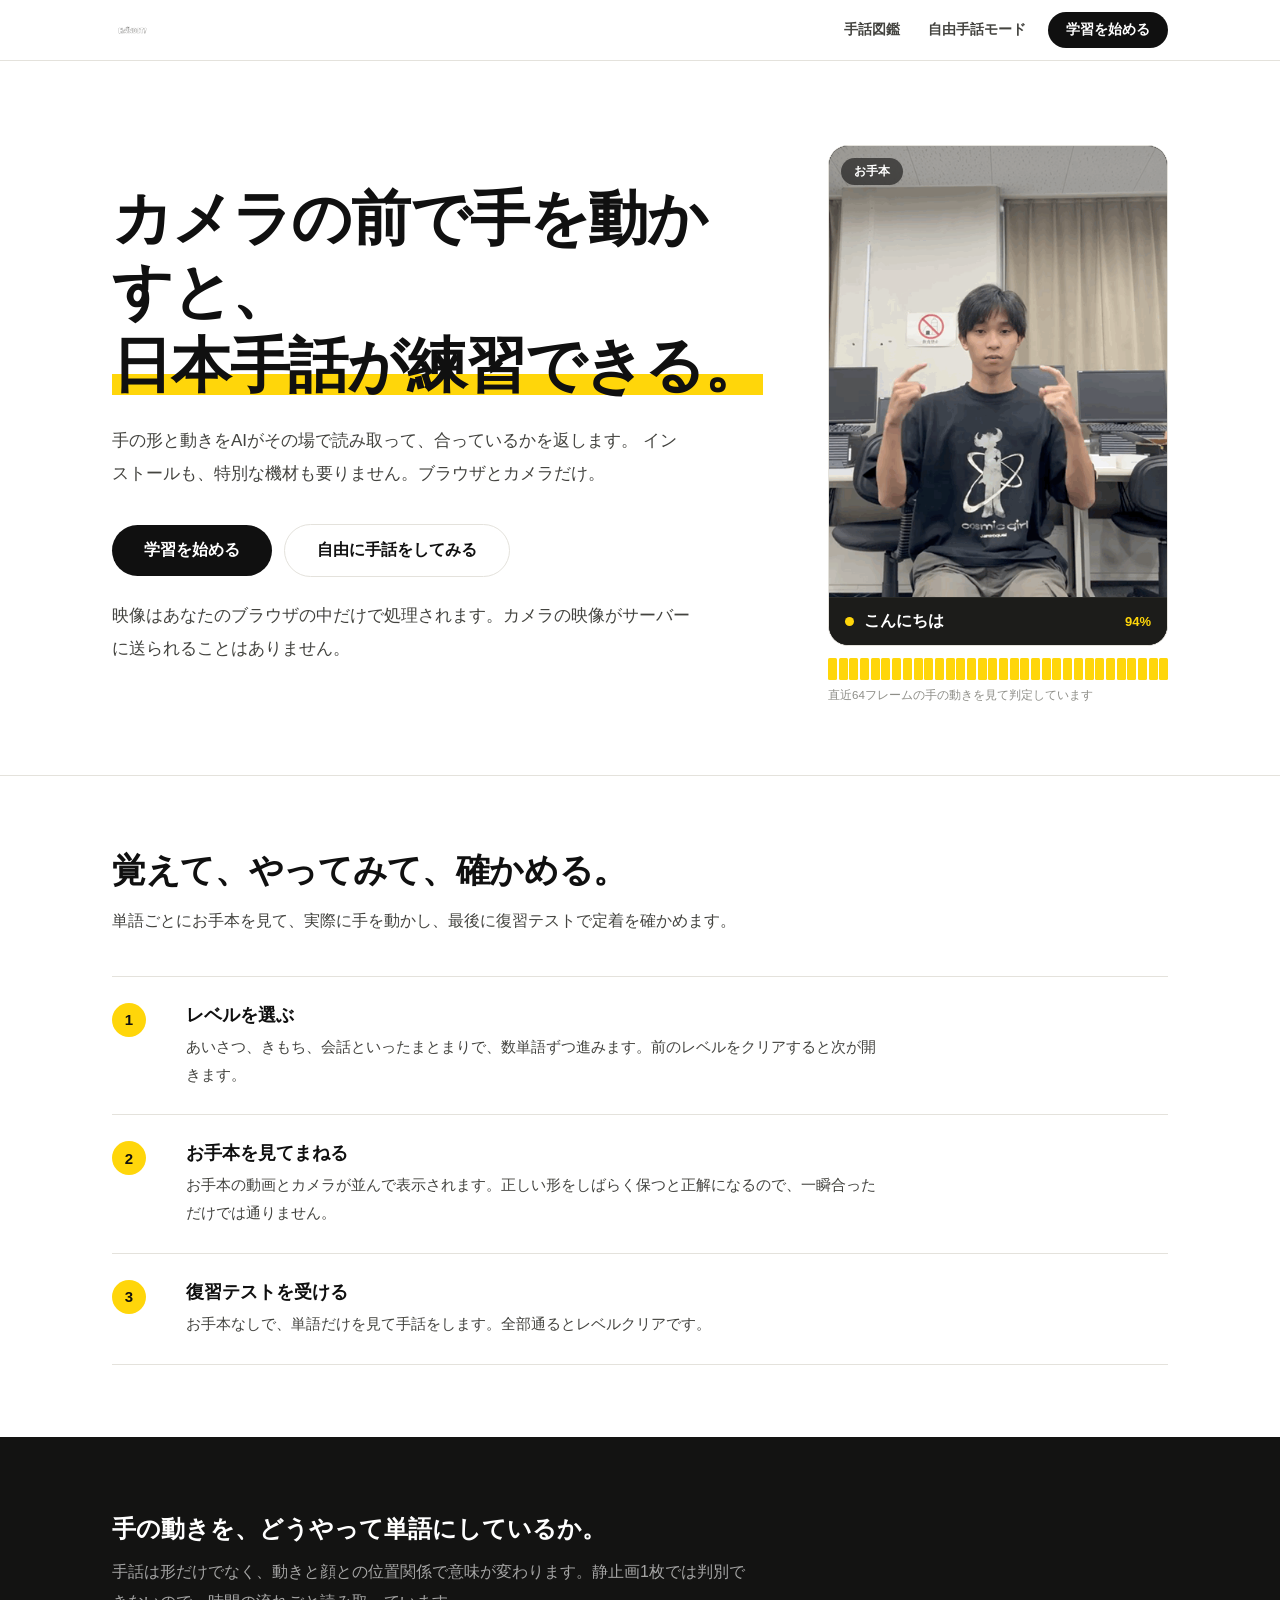
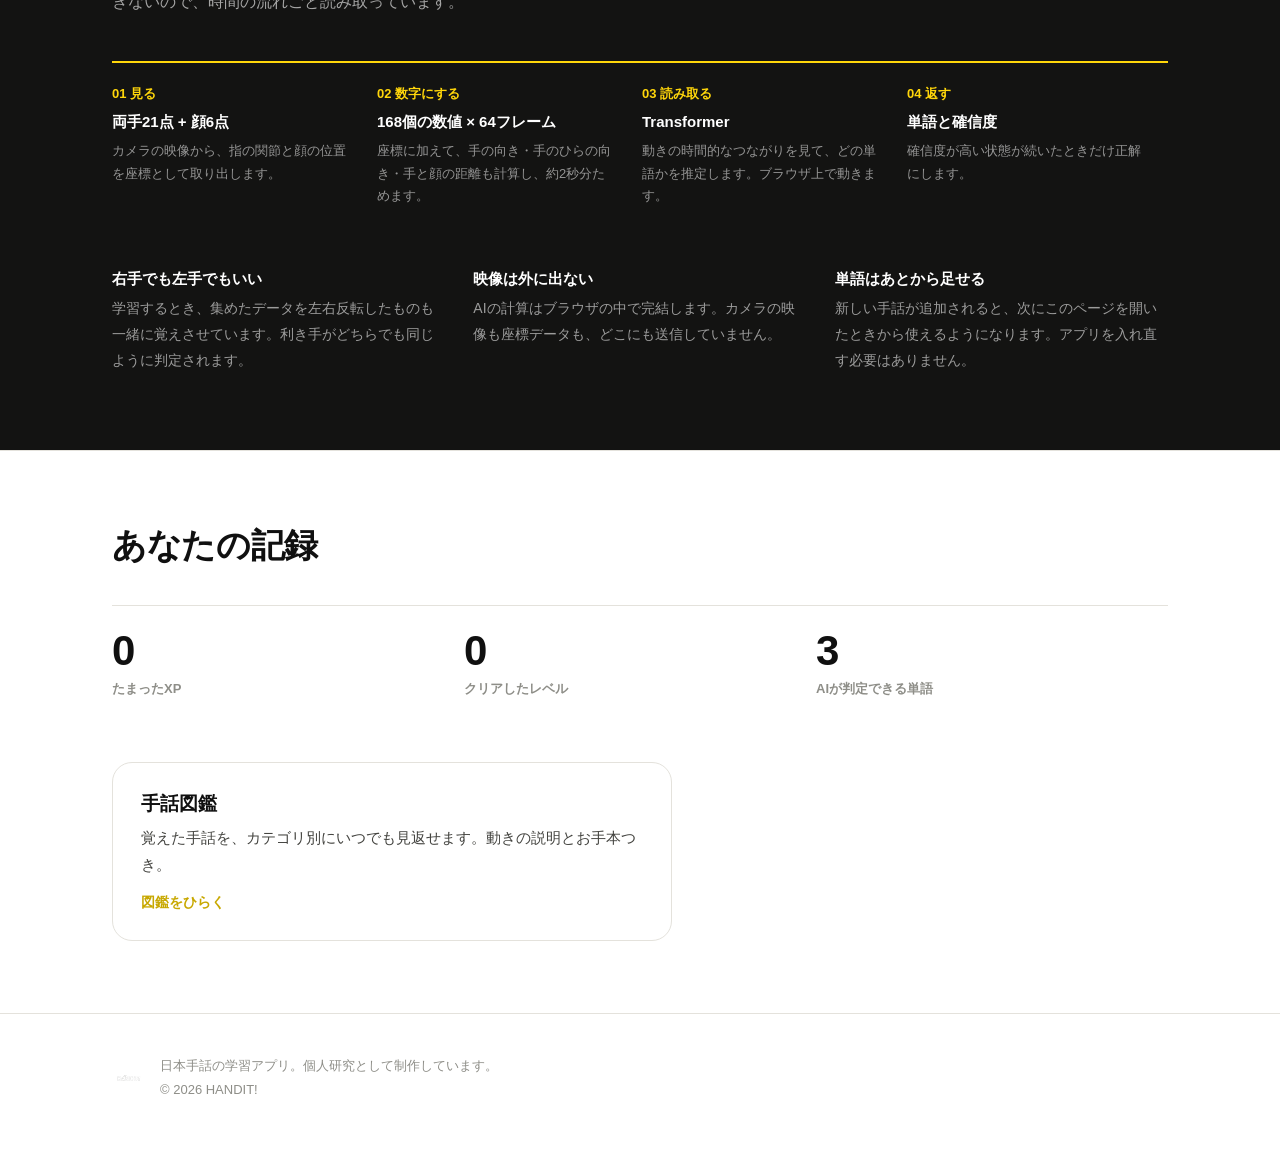
==== commit 1d7240fd: "コンフリクトマーカーを解決、Firebase連携とスタジオ分離" ====
--- a/index.html
+++ b/index.html
@@ -1,263 +1,6 @@
 <!DOCTYPE html>
 <html lang="ja">
 <head>
-<<<<<<< HEAD
-  <meta charset="UTF-8"/>
-  <meta name="viewport" content="width=device-width, initial-scale=1.0"/>
-  <title>HANDIT!</title>
-  <link rel="preconnect" href="https://fonts.googleapis.com"/>
-  <link href="https://fonts.googleapis.com/css2?family=Noto+Sans+JP:wght@400;700&display=swap" rel="stylesheet"/>
-  <link rel="stylesheet" href="style.css"/>
-  <style>
-    .home-wrap {
-      min-height: 100vh; display: flex; flex-direction: column;
-      align-items: center; justify-content: center;
-      padding: 40px 24px; gap: 32px;
-    }
-    .home-logo { width: min(280px, 70vw); }
-    .home-modes { display: flex; flex-direction: column; gap: 14px; width: 100%; max-width: 380px; }
-    .home-mode-btn {
-      display: flex; align-items: center; gap: 16px;
-      background: var(--white); border: 1.5px solid var(--line);
-      border-radius: var(--radius); padding: 20px 22px;
-      cursor: pointer; box-shadow: var(--shadow);
-      transition: transform 0.15s, box-shadow 0.15s;
-      text-decoration: none; color: inherit;
-    }
-    .home-mode-btn:hover  { transform: translateY(-2px); box-shadow: var(--shadow-lg); }
-    .home-mode-btn:active { transform: translateY(0); }
-    .home-mode-icon { width: 48px; height: 48px; border-radius: 12px; display: flex; align-items: center; justify-content: center; font-size: 24px; flex-shrink: 0; }
-    .home-mode-info { flex: 1; text-align: left; }
-    .home-mode-title { font-size: 16px; font-weight: 700; margin-bottom: 2px; }
-    .home-mode-sub   { font-size: 12px; color: var(--ink-3); }
-    .home-mode-arrow { font-size: 18px; color: var(--ink-3); }
-
-    .home-auth { display: flex; flex-direction: column; align-items: center; gap: 10px; width: 100%; max-width: 380px; }
-
-    /* ユーザーバー */
-    .home-user-bar {
-      width: 100%; background: var(--white); border: 1.5px solid var(--line);
-      border-radius: var(--radius); padding: 14px 18px;
-      display: flex; align-items: center; gap: 12px; box-shadow: var(--shadow);
-    }
-    .home-user-avatar {
-      width: 40px; height: 40px; border-radius: 50%;
-      background: var(--accent-l); display: flex; align-items: center;
-      justify-content: center; font-size: 18px; flex-shrink: 0; overflow: hidden;
-    }
-    .home-user-avatar img { width: 100%; height: 100%; object-fit: cover; }
-    .home-user-info { flex: 1; }
-    .home-user-name { font-size: 14px; font-weight: 700; }
-    .home-user-stats { display: flex; gap: 12px; margin-top: 2px; }
-    .home-user-stat  { font-size: 12px; color: var(--ink-3); font-weight: 600; }
-    .home-logout-btn {
-      font-size: 12px; font-weight: 600; color: var(--ink-3);
-      background: none; border: 1.5px solid var(--line);
-      border-radius: 99px; padding: 5px 12px; cursor: pointer;
-    }
-
-    /* ログインボタン */
-    .home-login-btns { display: flex; gap: 10px; width: 100%; }
-    .btn-google {
-      flex: 1; display: flex; align-items: center; justify-content: center; gap: 8px;
-      background: var(--white); border: 1.5px solid var(--line);
-      border-radius: var(--radius-sm); padding: 12px;
-      font-size: 14px; font-weight: 700; cursor: pointer; transition: background 0.15s;
-    }
-    .btn-google:hover { background: var(--bg); }
-    .btn-email {
-      flex: 1; display: flex; align-items: center; justify-content: center; gap: 8px;
-      background: var(--ink); color: white; border: none;
-      border-radius: var(--radius-sm); padding: 12px;
-      font-size: 14px; font-weight: 700; cursor: pointer; transition: opacity 0.15s;
-    }
-    .btn-email:hover { opacity: 0.85; }
-  </style>
-</head>
-<body>
-
-<!-- メール認証モーダル -->
-<div class="modal-overlay hidden" id="email-modal">
-  <div class="modal">
-    <div class="modal-title" id="email-modal-title">ログイン</div>
-    <div class="modal-sub"   id="email-modal-sub">メールアドレスとパスワードを入力してください</div>
-    <label class="modal-label">メールアドレス</label>
-    <input class="modal-input" type="email"    id="modal-email"    placeholder="example@email.com"/>
-    <label class="modal-label">パスワード</label>
-    <input class="modal-input" type="password" id="modal-password" placeholder="6文字以上"/>
-    <div id="modal-error" style="color:#FF3B30;font-size:13px;margin-bottom:10px;display:none;"></div>
-    <button class="modal-submit" id="email-modal-submit">ログイン</button>
-    <button class="modal-cancel" id="email-modal-toggle" style="margin-bottom:8px;">新規登録はこちら</button>
-    <button class="modal-cancel" id="email-modal-cancel">キャンセル</button>
-  </div>
-</div>
-
-<!-- ホーム -->
-<div class="home-wrap">
-  <img src="handit_logo.png" alt="HANDIT!" class="home-logo"/>
-
-  <div class="home-modes">
-    <a href="learn.html" class="home-mode-btn">
-      <div class="home-mode-icon" style="background:#E6FAF2;">📚</div>
-      <div class="home-mode-info">
-        <div class="home-mode-title">学習モード</div>
-        <div class="home-mode-sub">レベルをクリアしながら手話を学ぶ</div>
-      </div>
-      <div class="home-mode-arrow">›</div>
-    </a>
-    <a href="free.html" class="home-mode-btn">
-      <div class="home-mode-icon" style="background:#D0F0FD;">🤲</div>
-      <div class="home-mode-info">
-        <div class="home-mode-title">自由手話モード</div>
-        <div class="home-mode-sub">手話をすると文章になっていく</div>
-      </div>
-      <div class="home-mode-arrow">›</div>
-    </a>
-  </div>
-
-  <div class="home-auth">
-    <!-- ログイン済み -->
-    <div class="home-user-bar hidden" id="user-bar">
-      <div class="home-user-avatar" id="user-avatar">🤟</div>
-      <div class="home-user-info">
-        <div class="home-user-name" id="user-display-name">ユーザー</div>
-        <div class="home-user-stats">
-          <span class="home-user-stat">🔥 <span id="user-streak">0</span> 連続</span>
-          <span class="home-user-stat">⭐ <span id="user-xp">0</span> XP</span>
-        </div>
-      </div>
-      <button class="home-logout-btn" id="logout-btn">ログアウト</button>
-    </div>
-    <!-- 未ログイン -->
-    <div class="home-login-btns" id="login-btns">
-      <button class="btn-google" id="google-login-btn">
-        <svg width="18" height="18" viewBox="0 0 48 48"><path fill="#EA4335" d="M24 9.5c3.54 0 6.71 1.22 9.21 3.6l6.85-6.85C35.9 2.38 30.47 0 24 0 14.62 0 6.51 5.38 2.56 13.22l7.98 6.19C12.43 13.72 17.74 9.5 24 9.5z"/><path fill="#4285F4" d="M46.98 24.55c0-1.57-.15-3.09-.38-4.55H24v9.02h12.94c-.58 2.96-2.26 5.48-4.78 7.18l7.73 6c4.51-4.18 7.09-10.36 7.09-17.65z"/><path fill="#FBBC05" d="M10.53 28.59c-.48-1.45-.76-2.99-.76-4.59s.27-3.14.76-4.59l-7.98-6.19C.92 16.46 0 20.12 0 24c0 3.88.92 7.54 2.56 10.78l7.97-6.19z"/><path fill="#34A853" d="M24 48c6.48 0 11.93-2.13 15.89-5.81l-7.73-6c-2.18 1.48-4.97 2.31-8.16 2.31-6.26 0-11.57-4.22-13.47-9.91l-7.98 6.19C6.51 42.62 14.62 48 24 48z"/></svg>
-        Googleでログイン
-      </button>
-      <button class="btn-email" id="email-login-btn">✉️ メールで登録</button>
-    </div>
-  </div>
-</div>
-
-<script type="module">
-import { initializeApp } from "https://www.gstatic.com/firebasejs/10.12.0/firebase-app.js";
-import { getAuth, onAuthStateChanged, signOut, signInWithPopup, GoogleAuthProvider, createUserWithEmailAndPassword, signInWithEmailAndPassword } from "https://www.gstatic.com/firebasejs/10.12.0/firebase-auth.js";
-import { getFirestore, doc, getDoc, setDoc, updateDoc, serverTimestamp } from "https://www.gstatic.com/firebasejs/10.12.0/firebase-firestore.js";
-
-const firebaseConfig = {
-  apiKey: "AIzaSyB-YZ16629_Eadt8mu2kxtZU5ehZ9-dsGA",
-  authDomain: "handit-a5cfa.firebaseapp.com",
-  projectId: "handit-a5cfa",
-  storageBucket: "handit-a5cfa.firebasestorage.app",
-  messagingSenderId: "398275846471",
-  appId: "1:398275846471:web:eb7571dcd1e920964d2c62"
-};
-
-const app      = initializeApp(firebaseConfig);
-const auth     = getAuth(app);
-const db       = getFirestore(app);
-const provider = new GoogleAuthProvider();
-let isRegisterMode = false;
-
-// ユーザーデータをFirestoreから取得・初期化
-async function loadUserData(uid) {
-  const ref  = doc(db, 'users', uid);
-  const snap = await getDoc(ref);
-  if (snap.exists()) {
-    return snap.data();
-  } else {
-    const defaultData = { xp:0, streak:0, cleared:[], createdAt: serverTimestamp() };
-    await setDoc(ref, defaultData);
-    return defaultData;
-  }
-}
-
-// 認証状態の監視
-onAuthStateChanged(auth, async user => {
-  const userBar   = document.getElementById('user-bar');
-  const loginBtns = document.getElementById('login-btns');
-  if (user) {
-    userBar.classList.remove('hidden');
-    loginBtns.classList.add('hidden');
-    document.getElementById('user-display-name').textContent = user.displayName || user.email;
-    const avatar = document.getElementById('user-avatar');
-    if (user.photoURL) {
-      avatar.innerHTML = `<img src="${user.photoURL}" alt="avatar"/>`;
-    } else {
-      avatar.textContent = '🤟';
-    }
-    // Firestoreからデータ取得してUIに反映
-    try {
-      const data = await loadUserData(user.uid);
-      document.getElementById('user-xp').textContent     = data.xp     || 0;
-      document.getElementById('user-streak').textContent = data.streak  || 0;
-      // learn.htmlで使えるようlocalStorageにも同期
-      localStorage.setItem('handit_xp',      data.xp      || 0);
-      localStorage.setItem('handit_streak',  data.streak  || 0);
-      localStorage.setItem('handit_cleared', JSON.stringify(data.cleared || []));
-      localStorage.setItem('handit_uid',     user.uid);
-    } catch(e) { console.error('Firestore読み込みエラー:', e); }
-  } else {
-    userBar.classList.add('hidden');
-    loginBtns.classList.remove('hidden');
-    localStorage.removeItem('handit_uid');
-  }
-});
-
-// Googleログイン
-document.getElementById('google-login-btn').addEventListener('click', async () => {
-  try { await signInWithPopup(auth, provider); } catch(e) { console.error(e); }
-});
-
-// メールモーダル
-document.getElementById('email-login-btn').addEventListener('click', () => {
-  isRegisterMode = false; updateEmailModal();
-  document.getElementById('email-modal').classList.remove('hidden');
-});
-document.getElementById('email-modal-cancel').addEventListener('click', () => {
-  document.getElementById('email-modal').classList.add('hidden'); clearError();
-});
-document.getElementById('email-modal-toggle').addEventListener('click', () => {
-  isRegisterMode = !isRegisterMode; updateEmailModal();
-});
-
-function updateEmailModal() {
-  document.getElementById('email-modal-title').textContent  = isRegisterMode ? '新規登録' : 'ログイン';
-  document.getElementById('email-modal-sub').textContent    = isRegisterMode ? 'メールアドレスとパスワードを登録してください' : 'メールアドレスとパスワードを入力してください';
-  document.getElementById('email-modal-submit').textContent = isRegisterMode ? '登録する' : 'ログイン';
-  document.getElementById('email-modal-toggle').textContent = isRegisterMode ? 'すでにアカウントをお持ちの方' : '新規登録はこちら';
-  clearError();
-}
-function clearError() { const e=document.getElementById('modal-error'); e.style.display='none'; e.textContent=''; }
-function showError(msg){ const e=document.getElementById('modal-error'); e.textContent=msg; e.style.display='block'; }
-
-document.getElementById('email-modal-submit').addEventListener('click', async () => {
-  const email    = document.getElementById('modal-email').value.trim();
-  const password = document.getElementById('modal-password').value;
-  if (!email||!password) { showError('メールとパスワードを入力してください'); return; }
-  try {
-    if (isRegisterMode) {
-      await createUserWithEmailAndPassword(auth, email, password);
-    } else {
-      await signInWithEmailAndPassword(auth, email, password);
-    }
-    document.getElementById('email-modal').classList.add('hidden'); clearError();
-  } catch(e) {
-    const msgs = {
-      'auth/email-already-in-use': 'このメールアドレスはすでに登録されています',
-      'auth/invalid-email':        'メールアドレスの形式が正しくありません',
-      'auth/weak-password':        'パスワードは6文字以上にしてください',
-      'auth/user-not-found':       'アカウントが見つかりません',
-      'auth/wrong-password':       'パスワードが間違っています',
-      'auth/invalid-credential':   'メールアドレスまたはパスワードが間違っています',
-    };
-    showError(msgs[e.code] || 'エラーが発生しました');
-  }
-});
-
-// ログアウト
-document.getElementById('logout-btn').addEventListener('click', () => signOut(auth));
-=======
 <meta charset="UTF-8"/>
 <meta name="viewport" content="width=device-width, initial-scale=1.0"/>
 <title>HANDIT! — カメラの前で日本手話を練習する</title>
@@ -655,7 +398,6 @@
 }
 document.getElementById('go-top').addEventListener('click', goLearn);
 document.getElementById('go-hero').addEventListener('click', goLearn);
->>>>>>> 0482bb5 (NEW!!!!!)
 </script>
 </body>
 </html>
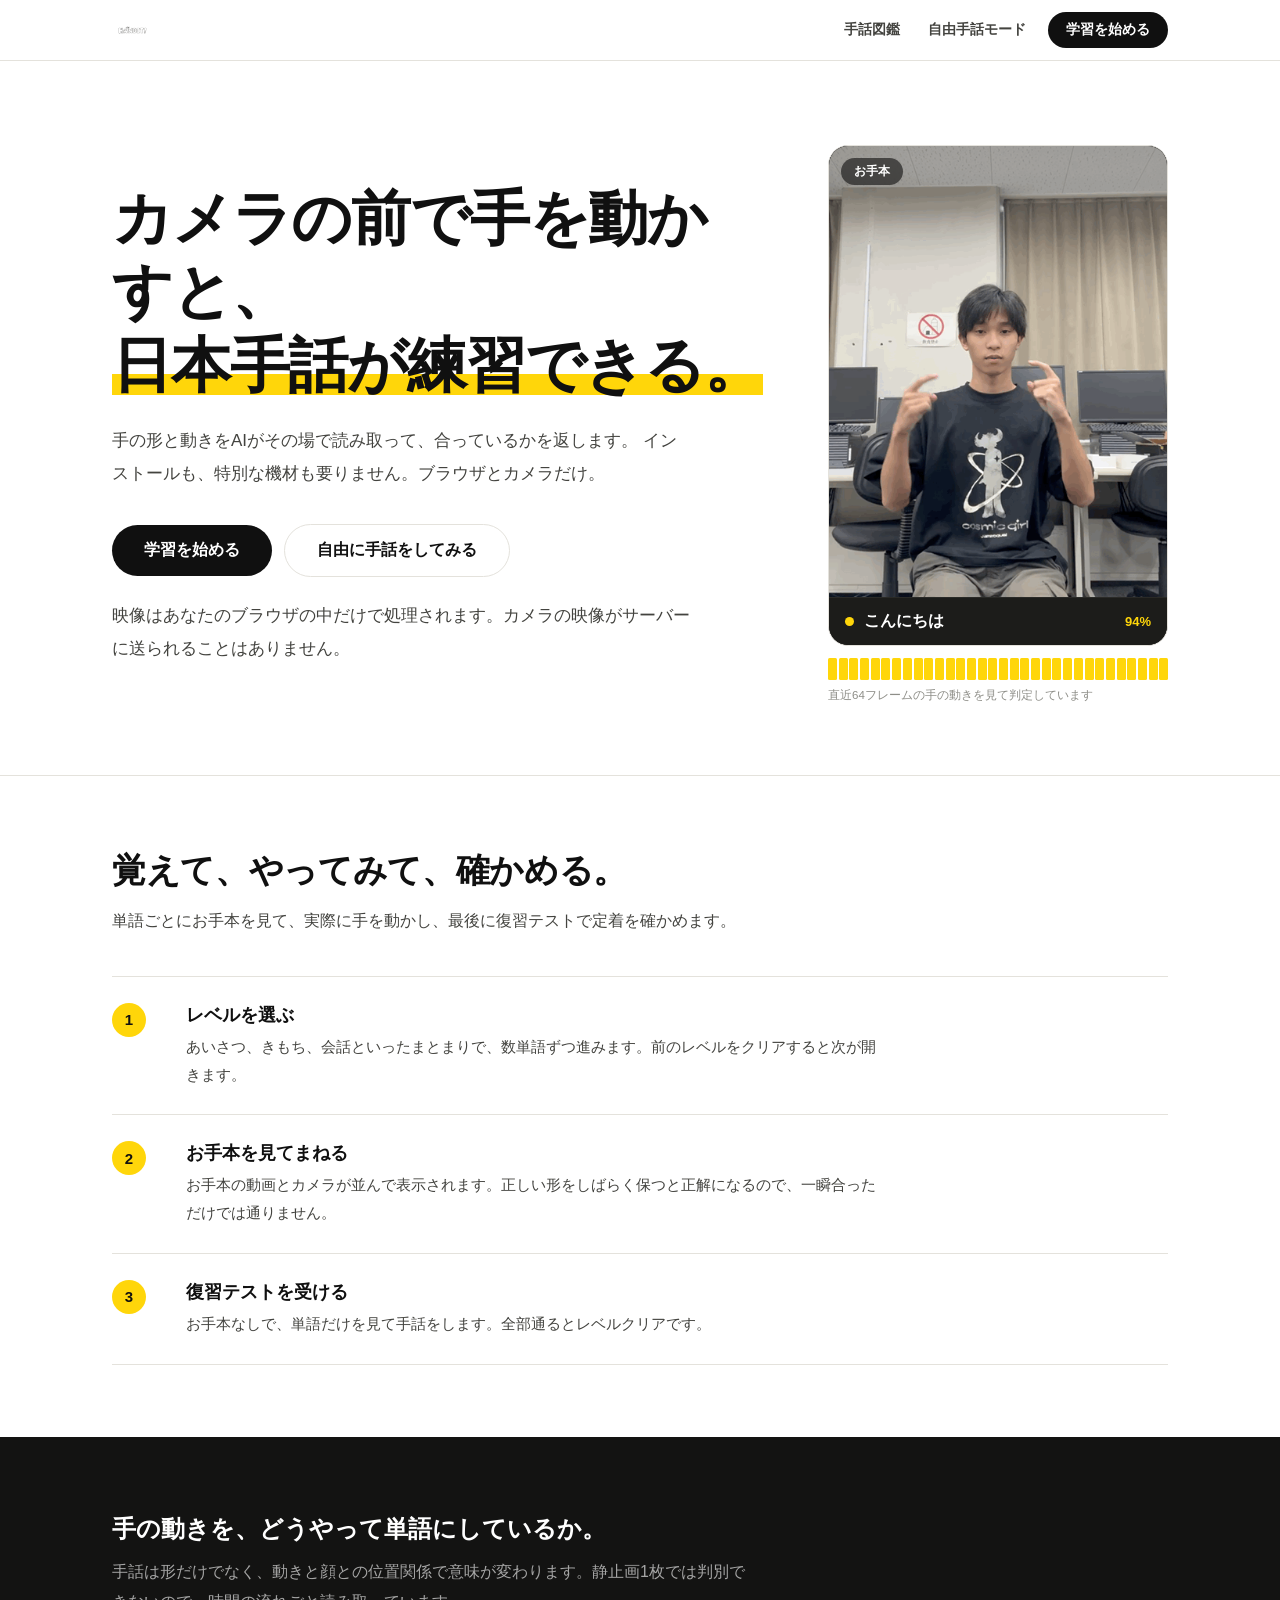
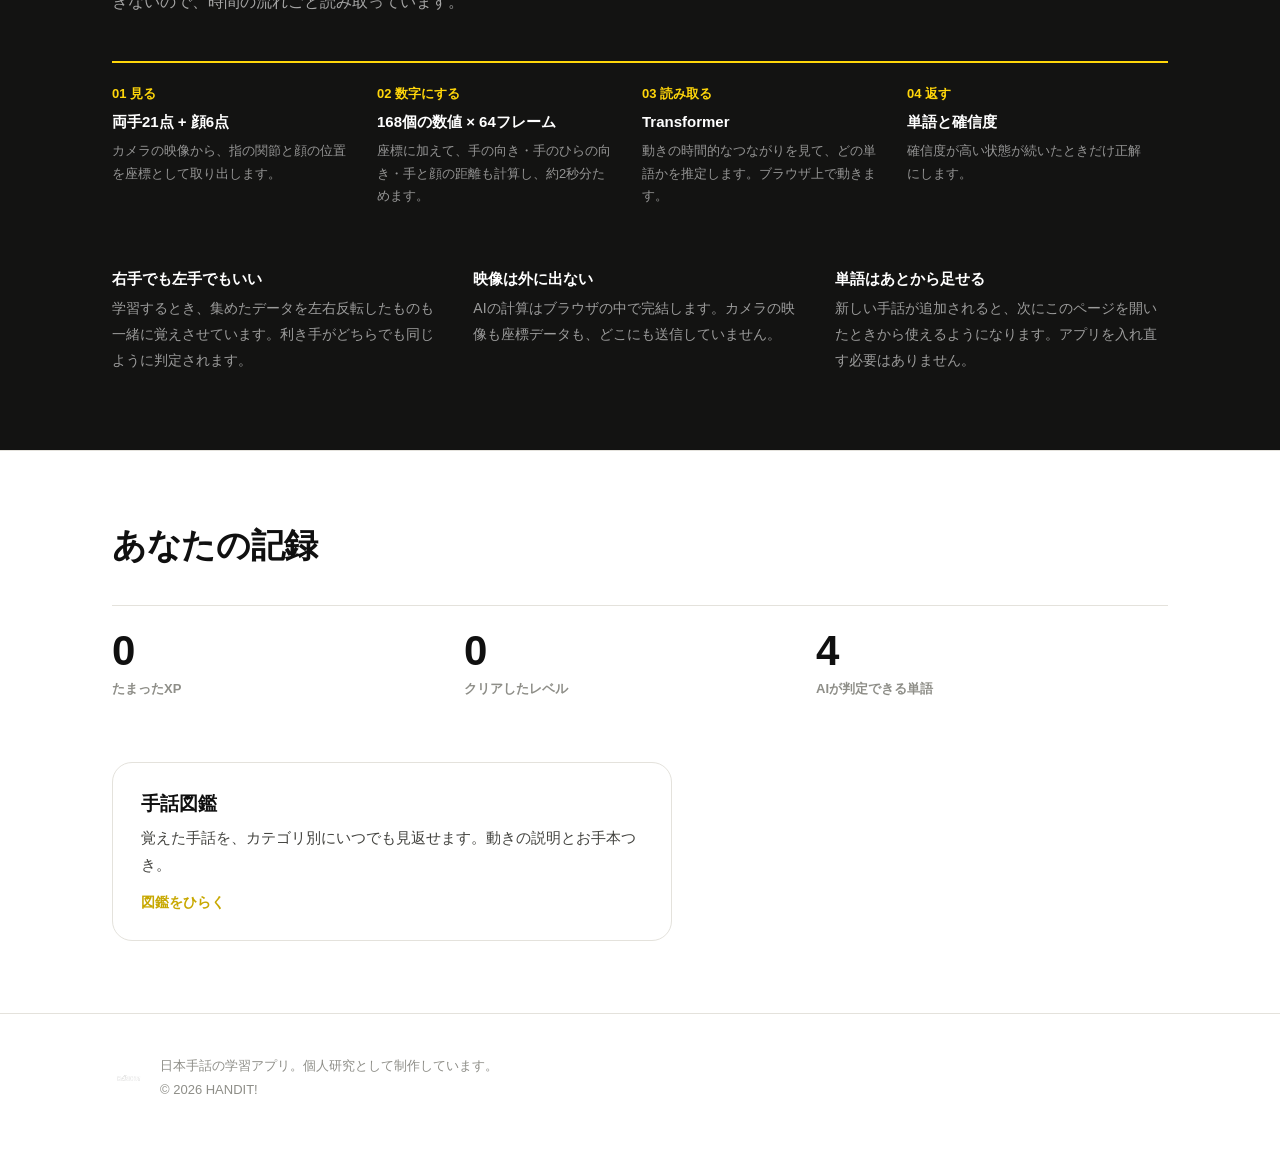
==== commit 43d6dd78: "レベル制を撤廃、XPでテーマと称号を解放、モデル再学習" ====
--- a/index.html
+++ b/index.html
@@ -367,6 +367,9 @@
 </footer>
 
 <script type="module">
+import { applyTheme, currentTitle } from './js/rewards.js';
+applyTheme();                       // XP で選んだ配色を全ページで揃える
+
 // ---- 64フレームのストリップ（読み込み時に1回だけ流れる） ----
 const strip = document.getElementById('strip');
 const N = 32;                                   // 見た目の分割数（実際のバッファは64フレーム）
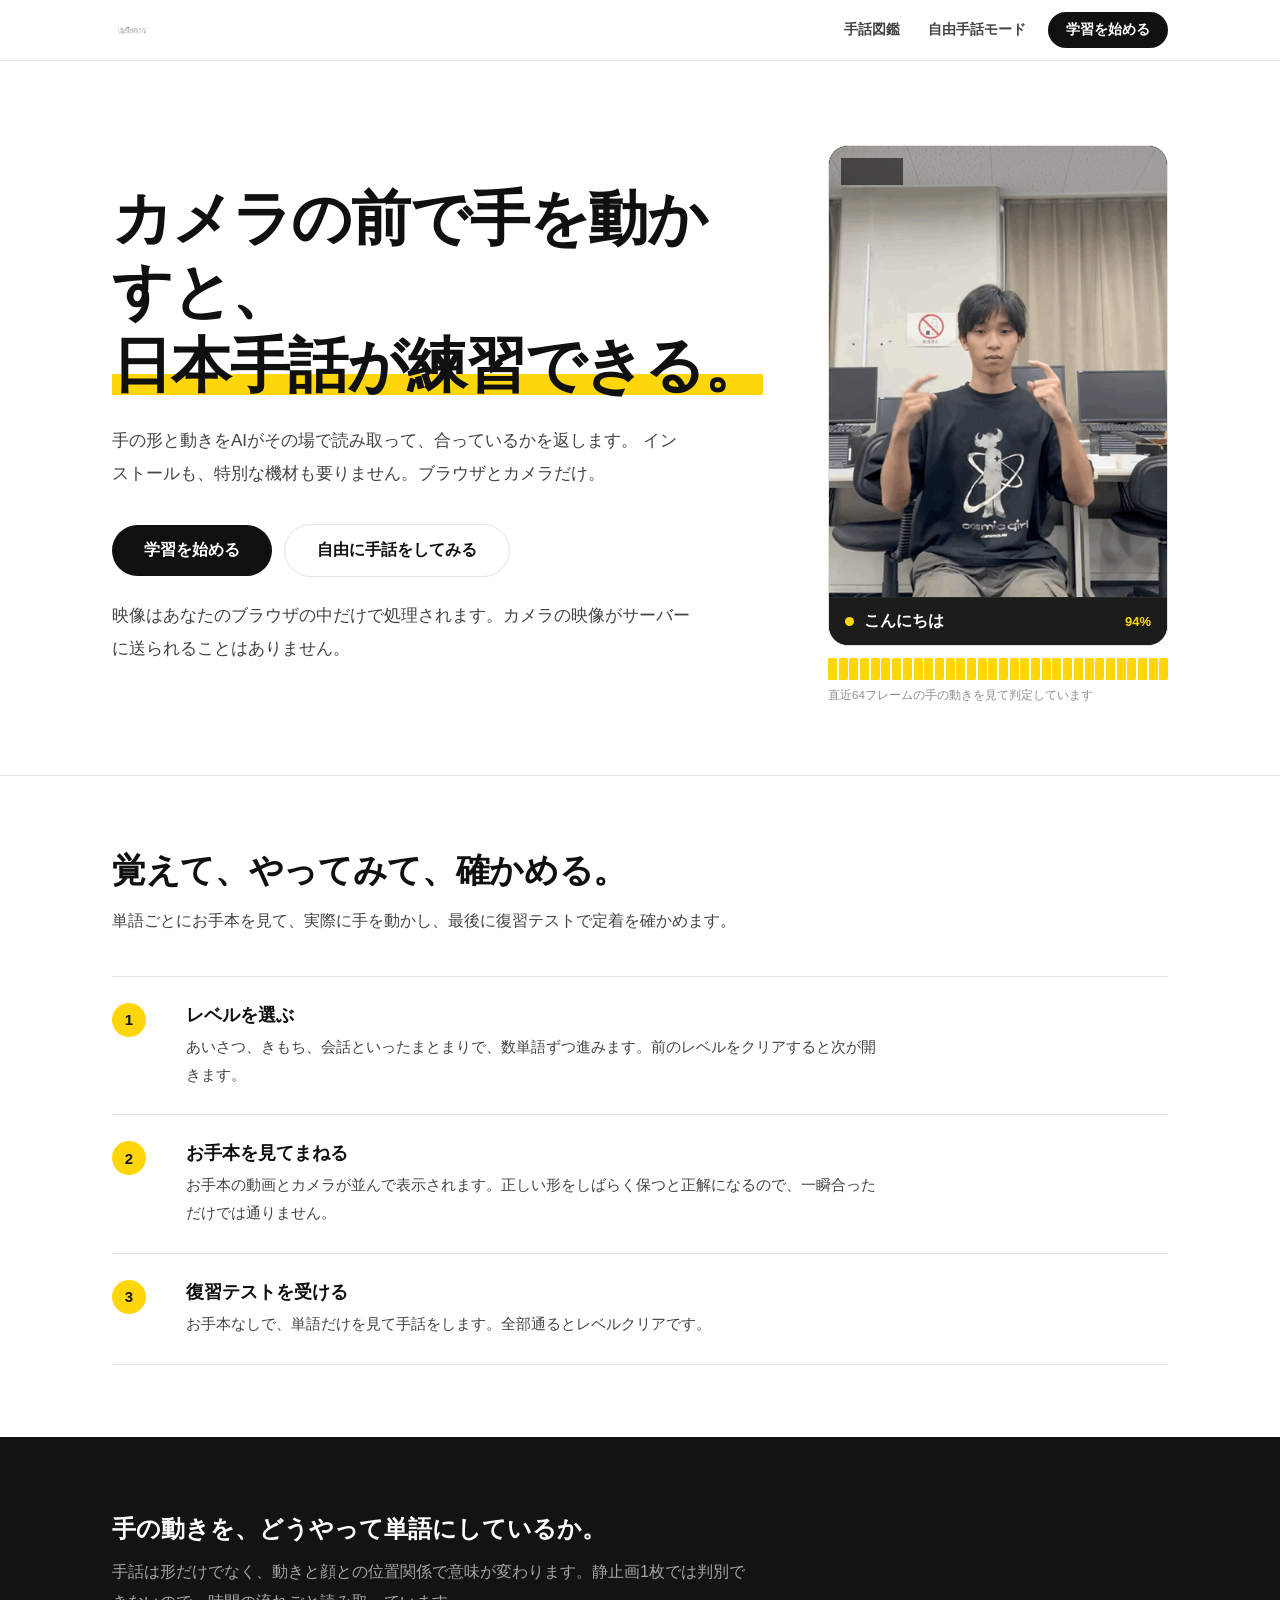
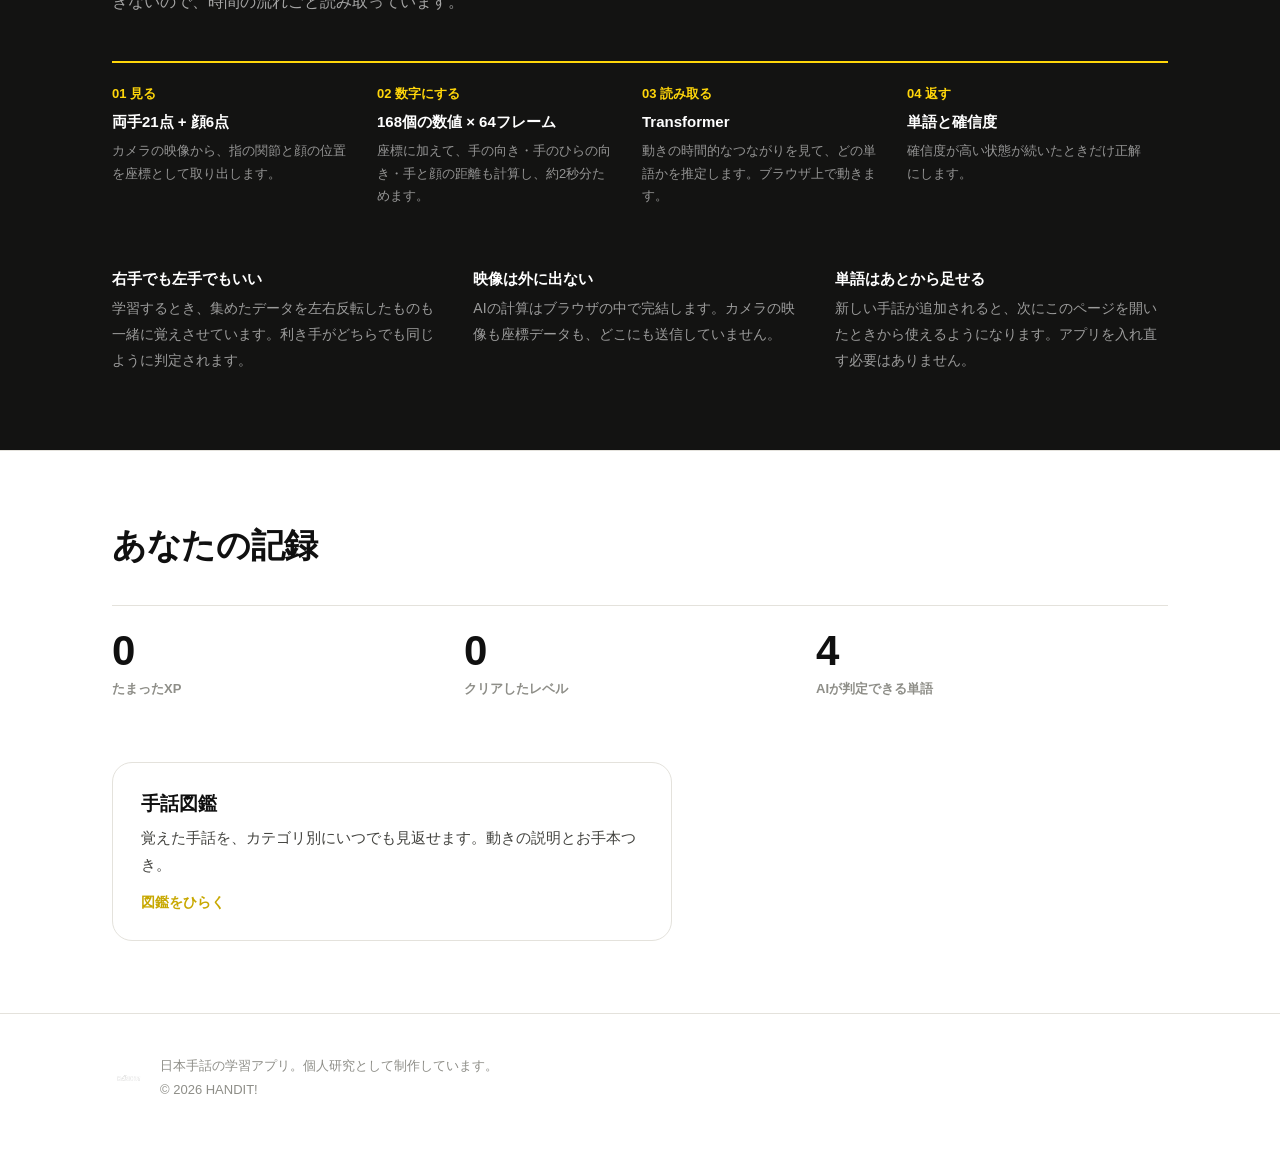
==== commit ac76fff7: "チュートリアルを学習ページ内の吹き出しに移し、利き手設定を追加 - js/coach.js: 画面の一部を照らして吹き出しで誘導するコーチマーク - js/prefs.js: 利き手（右/左）とチュー" ====
--- a/index.html
+++ b/index.html
@@ -394,10 +394,10 @@
   document.getElementById('stat-words').textContent = n || '—';
 })();
 
-// ---- 初回はチュートリアルへ ----
+// ---- 学習ページへ（初回チュートリアルは learn.html の中で吹き出しで出す） ----
 function goLearn(e) {
   e.preventDefault();
-  location.href = localStorage.getItem('handit_tutorial_done') ? 'learn.html' : 'tutorial.html';
+  location.href = 'learn.html';
 }
 document.getElementById('go-top').addEventListener('click', goLearn);
 document.getElementById('go-hero').addEventListener('click', goLearn);
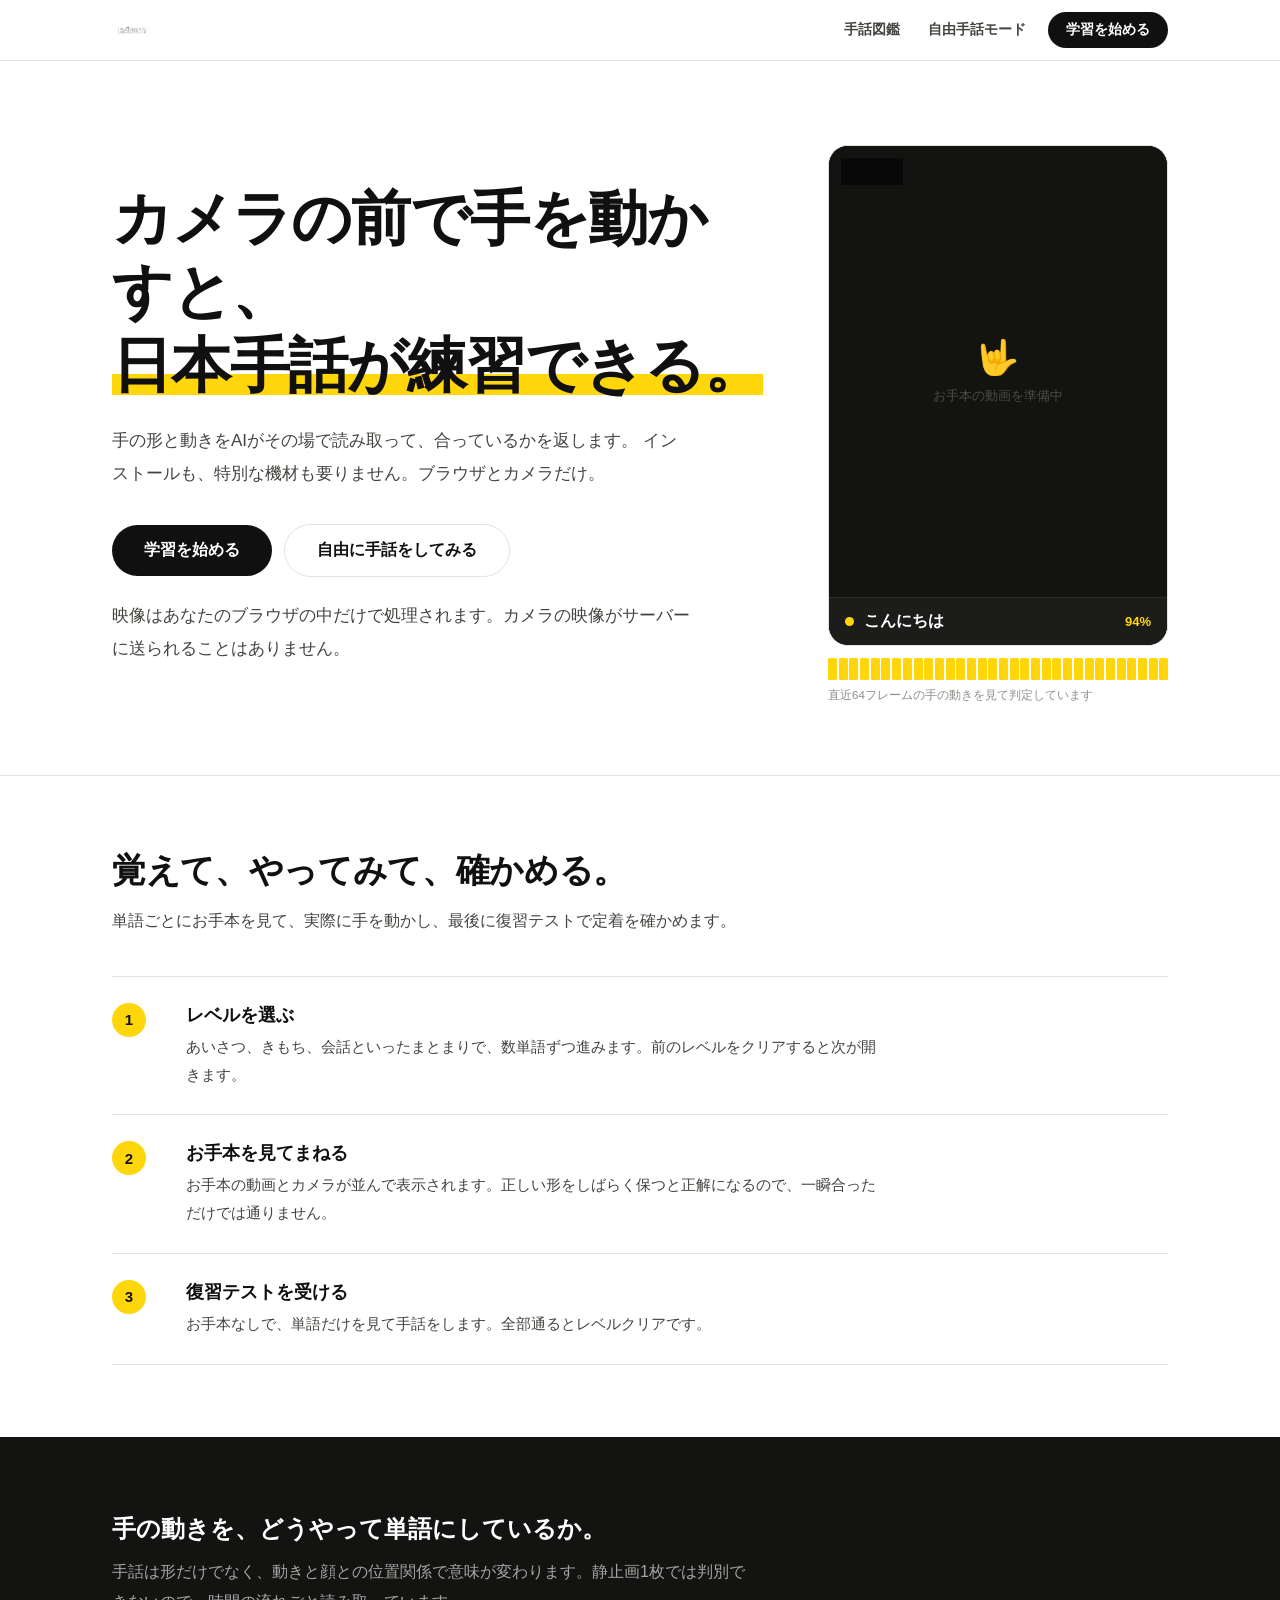
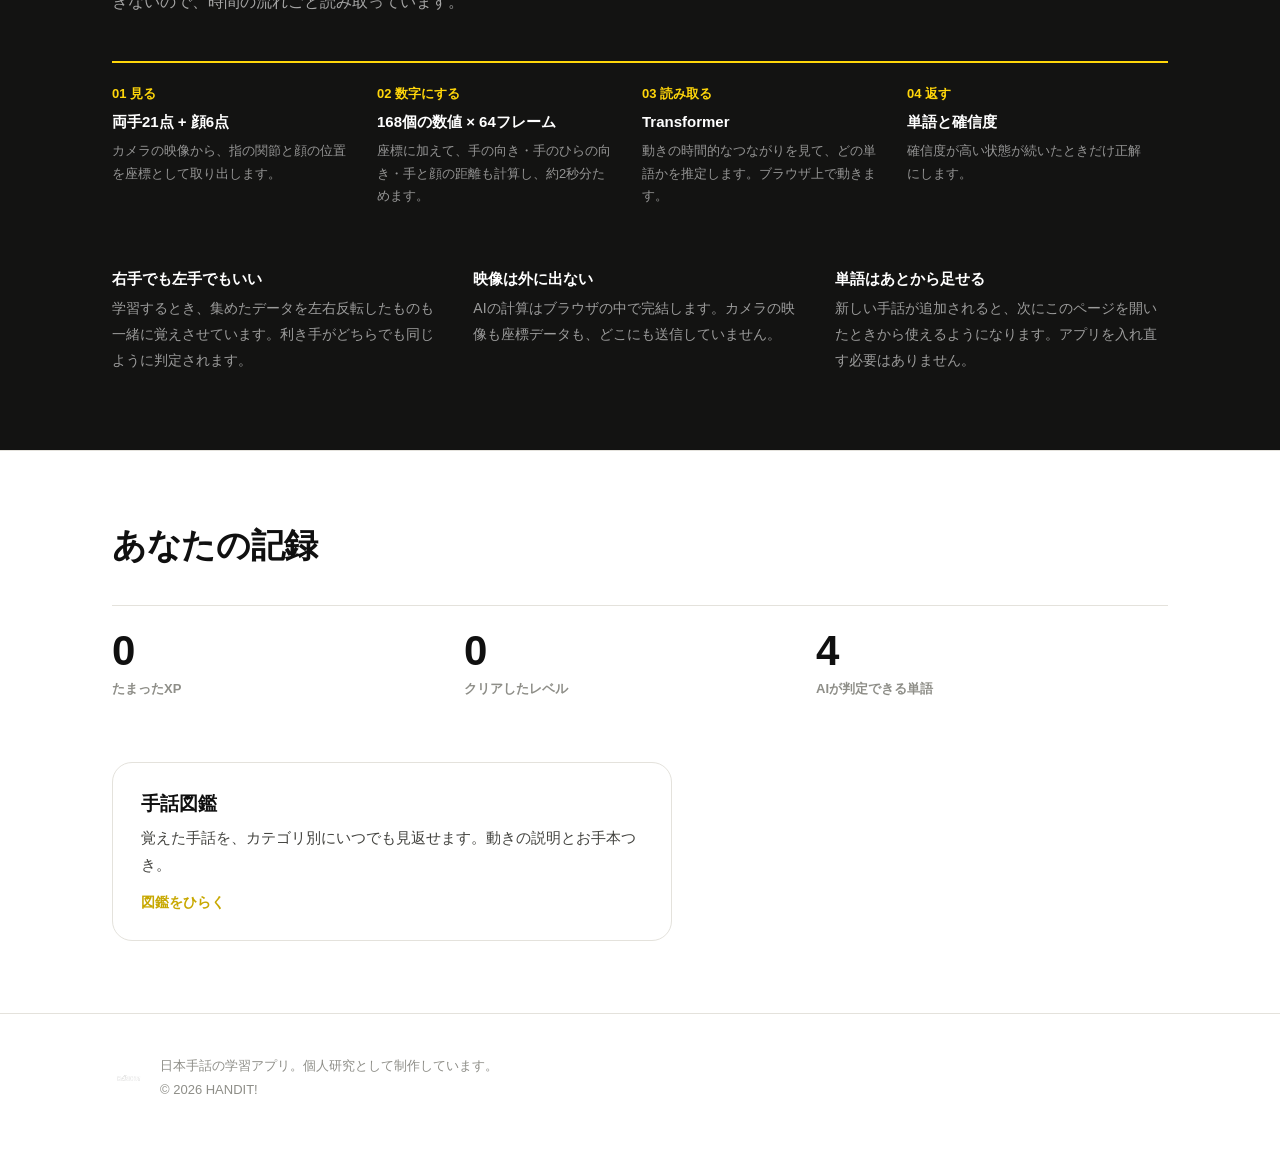
==== commit 4366fa57: "動作を軽くする：カメラの二重起動を修正、推論の間引き、GIFをmp4に - js/camera.js を追加。カメラを1本だけ 640x480/30fps で開き、stop で確実に閉じる   （これ" ====
--- a/index.html
+++ b/index.html
@@ -95,7 +95,7 @@
   background: var(--panel);
 }
 .demo-media { aspect-ratio: 3/4; position: relative; background: var(--panel); }
-.demo-media img { width: 100%; height: 100%; object-fit: cover; display: block; }
+.demo-media img, .demo-media video { width: 100%; height: 100%; object-fit: cover; display: block; }
 .demo-fallback {
   position: absolute; inset: 0; display: flex; flex-direction: column;
   align-items: center; justify-content: center; gap: 10px; color: #4A4A46; font-size: 13px;
@@ -230,8 +230,10 @@
       <div class="demo-frame">
         <div class="demo-media">
           <span class="demo-tag">お手本</span>
-          <img src="assets/konnichiwa.gif" alt="「こんにちは」の手話" id="demo-gif"
-               onerror="this.style.display='none';document.getElementById('demo-fb').style.display='flex';"/>
+          <!-- GIF(16MB)は再生するだけでCPUを食うので mp4(約100KB)にした -->
+          <video src="assets/konnichiwa.mp4" id="demo-gif" autoplay loop muted playsinline preload="auto"
+                 aria-label="「こんにちは」の手話"
+                 onerror="this.style.display='none';document.getElementById('demo-fb').style.display='flex';"></video>
           <div class="demo-fallback" id="demo-fb" style="display:none;">
             <span style="font-size:34px;">🤟</span>
             <span>お手本の動画を準備中</span>
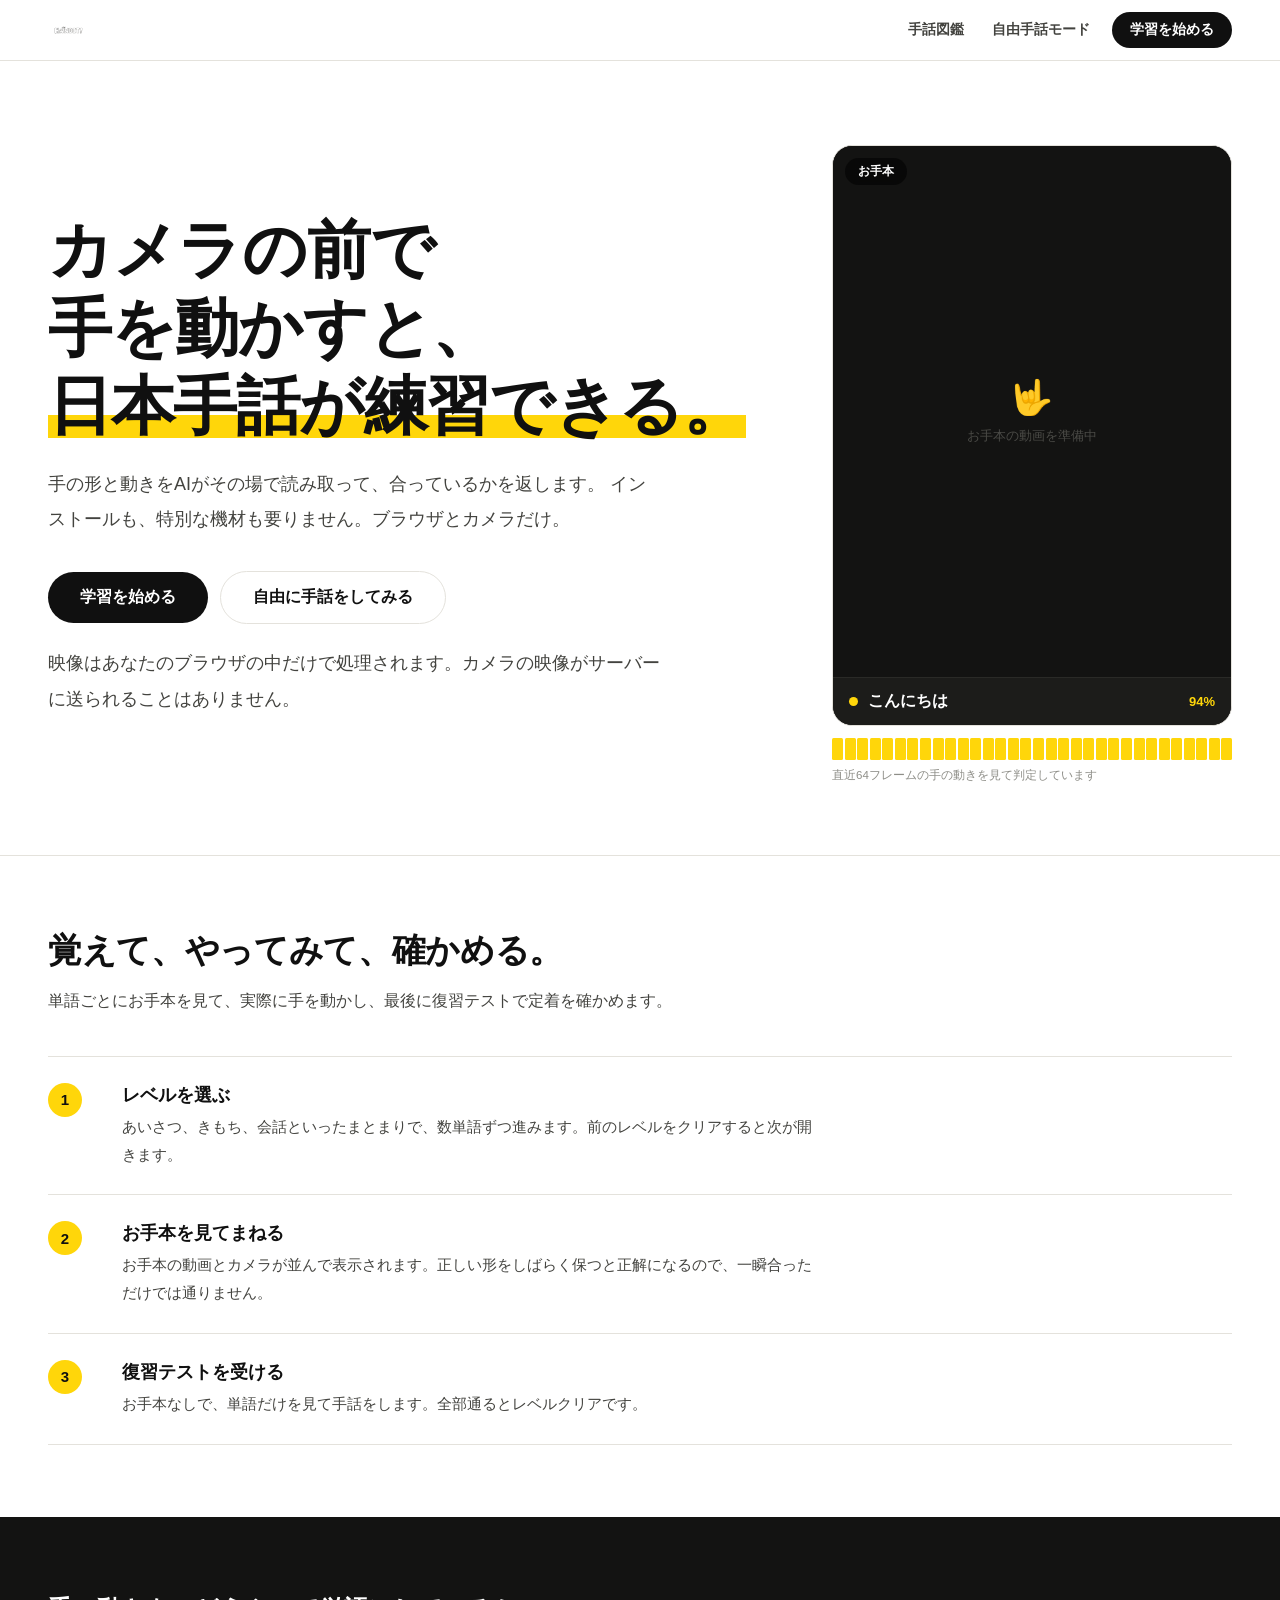
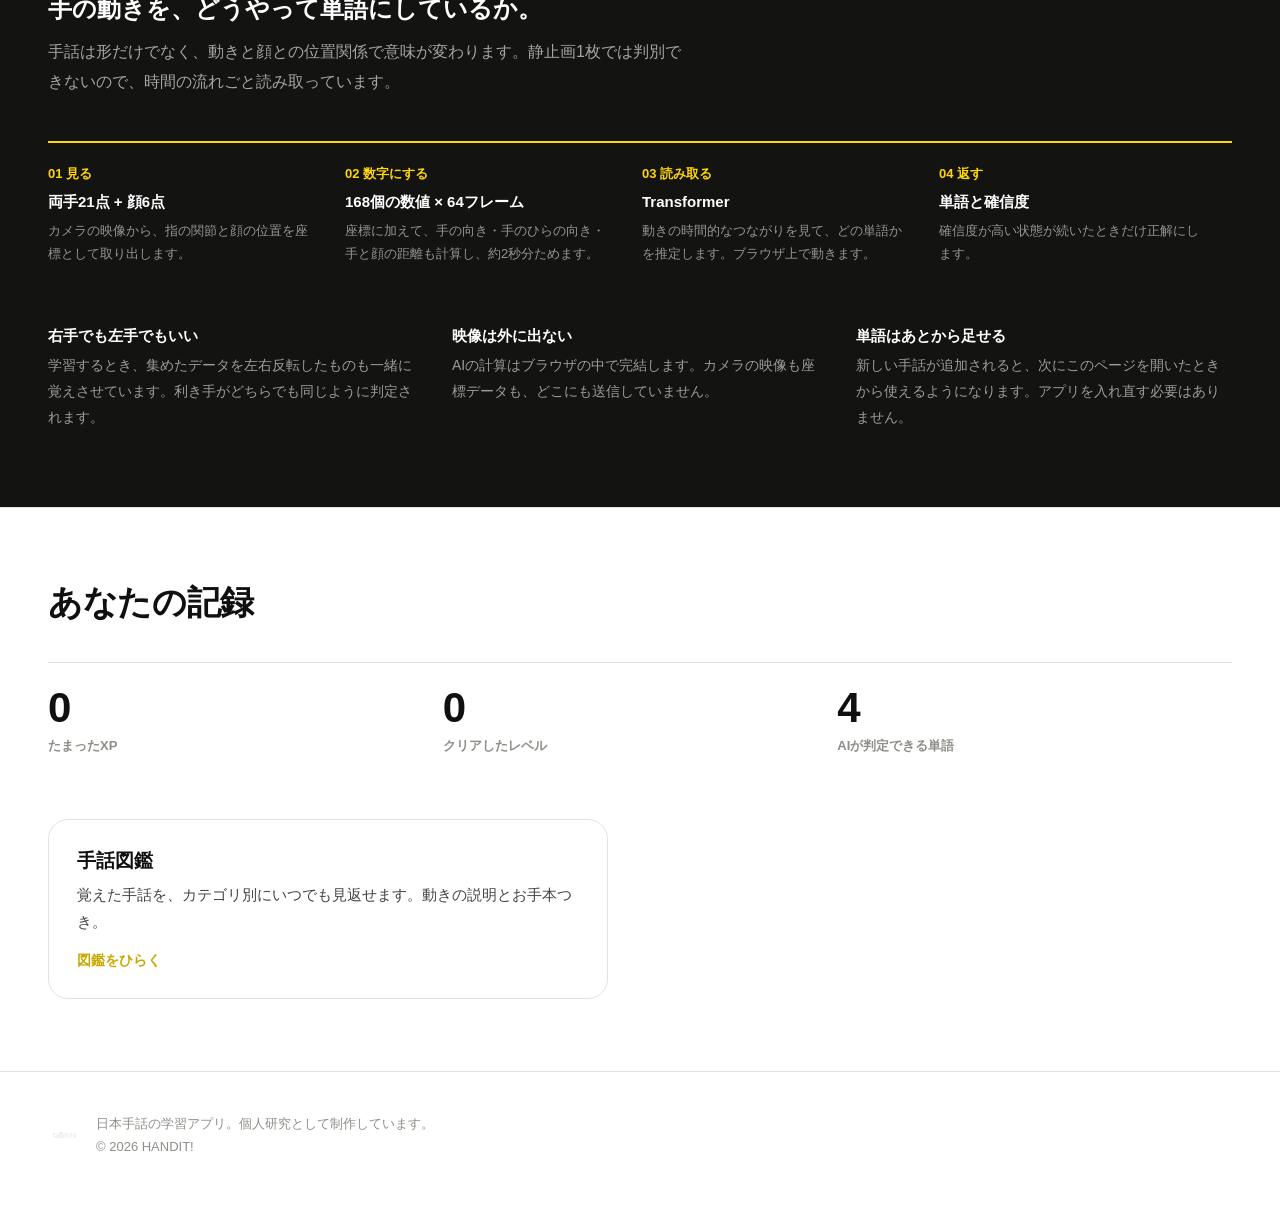
==== commit 965a9a76: "PCで横に広く表示する＋ロゴを押すとホームに戻る - learn.html: 1100px以上でマップ3列・最大幅1240px（1500px以上は1400px）。図鑑も同じ幅に - learn.htm" ====
--- a/index.html
+++ b/index.html
@@ -42,6 +42,7 @@
 }
 .bar-in { display: flex; align-items: center; gap: 24px; height: 60px; }
 .bar-logo { height: 22px; }
+.logo-link { display: flex; align-items: center; }
 .bar-nav { margin-left: auto; display: flex; align-items: center; gap: 4px; }
 .bar-nav a {
   font-size: 14px; font-weight: 700; color: var(--ink-2);
@@ -60,6 +61,7 @@
 @media (max-width: 860px) { .hero { padding: 48px 0 52px; } .hero-in { grid-template-columns: 1fr; gap: 36px; } }
 
 .hero h1 {
+  word-break: keep-all; overflow-wrap: anywhere; /* 「と、」だけが次の行に落ちないように */
   font-size: clamp(34px, 5.4vw, 60px);
   font-weight: 900; line-height: 1.22; letter-spacing: -0.02em;
 }
@@ -193,13 +195,22 @@
 .foot-in { display: flex; align-items: center; gap: 16px; flex-wrap: wrap; }
 footer img { height: 18px; opacity: 0.32; }
 footer p { font-size: 13px; color: var(--ink-3); line-height: 1.8; }
+
+/* ===== 大きい画面（PC）だけ横幅を広げる ===== */
+@media (min-width: 1200px) {
+  .wrap { max-width: 1280px; padding: 0 48px; }
+  .hero-in { grid-template-columns: 1fr 400px; gap: 80px; }
+  .demo { max-width: 400px; }
+  .hero h1 { font-size: 64px; }
+  .hero p { font-size: 18px; }
+}
 </style>
 </head>
 <body>
 
 <header class="bar">
   <div class="wrap bar-in">
-    <img src="handit_logo.png" alt="HANDIT!" class="bar-logo"/>
+    <a href="index.html" class="logo-link" aria-label="ホームへ"><img src="handit_logo.png" alt="HANDIT!" class="bar-logo"/></a>
     <nav class="bar-nav">
       <a href="dictionary.html">手話図鑑</a>
       <a href="free.html">自由手話モード</a>
@@ -212,7 +223,7 @@
 <section class="hero">
   <div class="wrap hero-in">
     <div>
-      <h1>カメラの前で手を動かすと、<br><span class="mark">日本手話が練習できる。</span></h1>
+      <h1>カメラの前で<wbr>手を動かすと、<br><span class="mark">日本手話が<wbr>練習できる。</span></h1>
       <p>
         手の形と動きをAIがその場で読み取って、合っているかを返します。
         インストールも、特別な機材も要りません。ブラウザとカメラだけ。
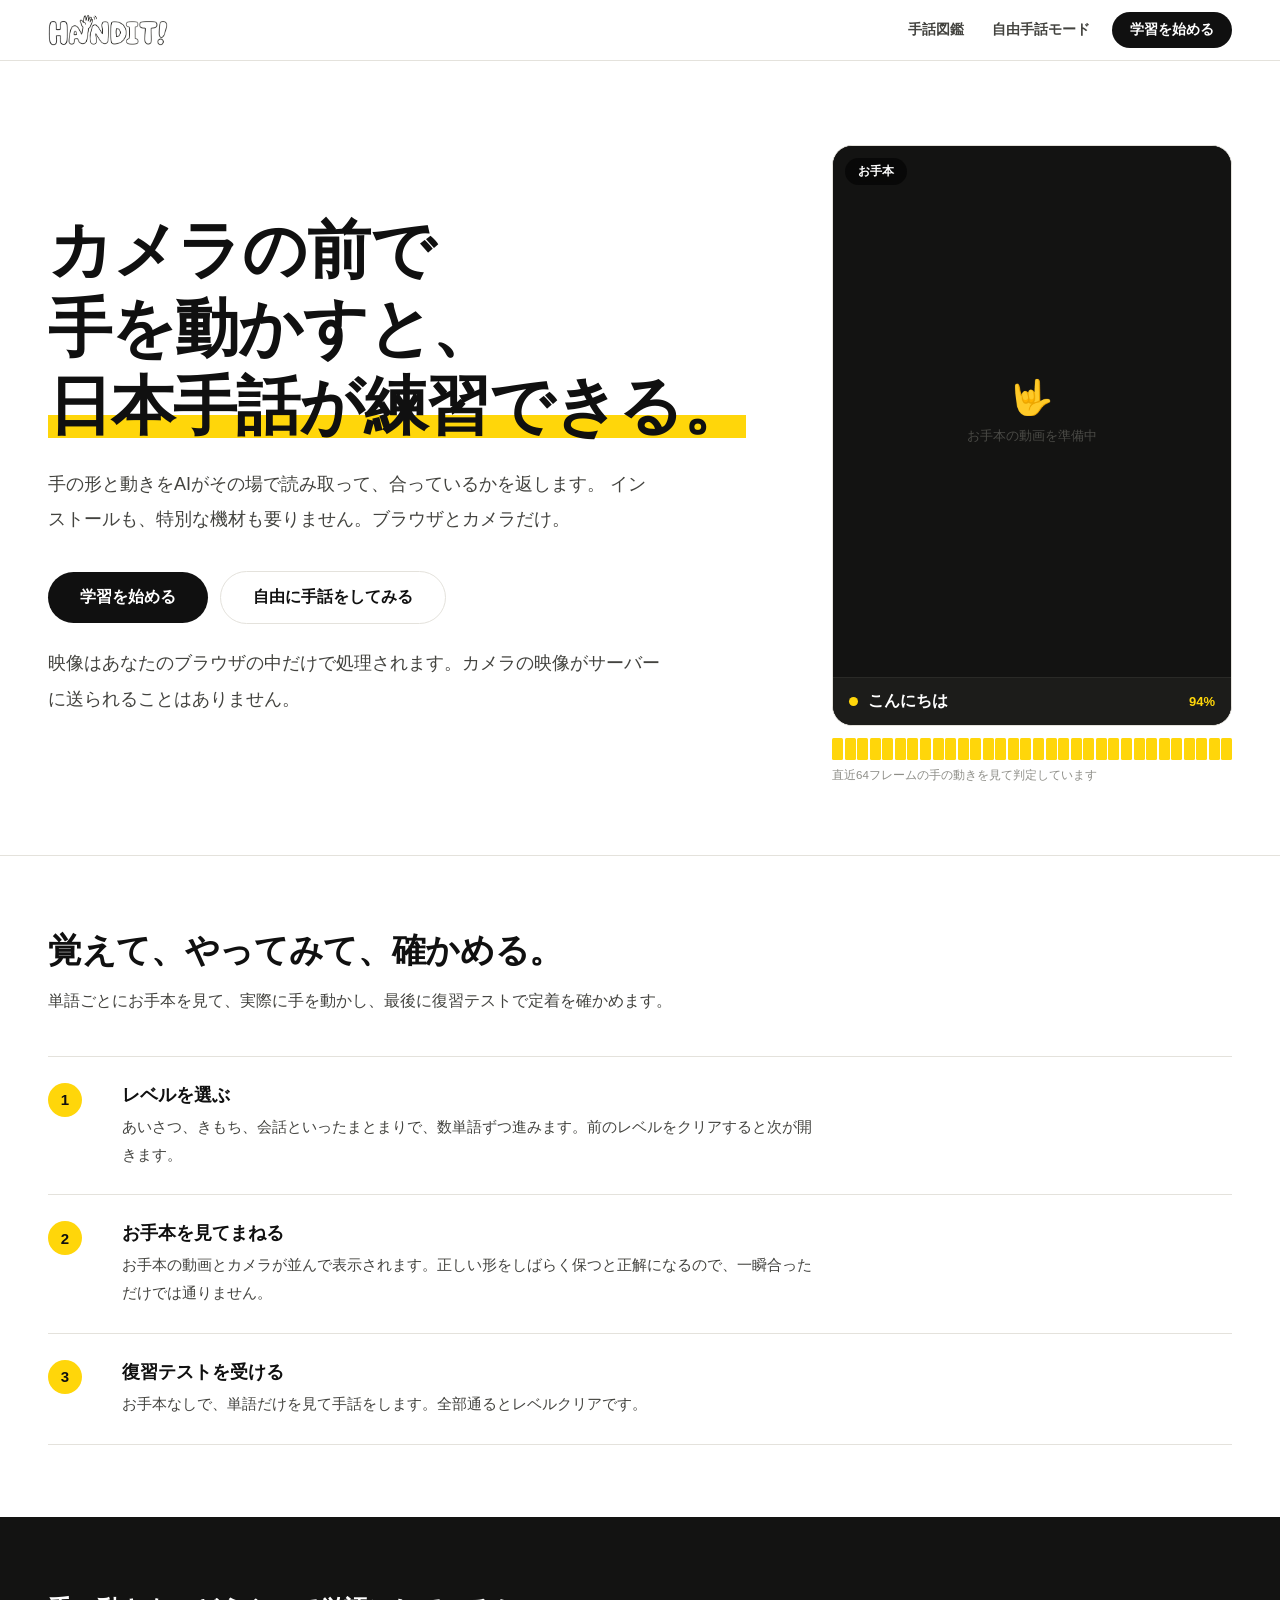
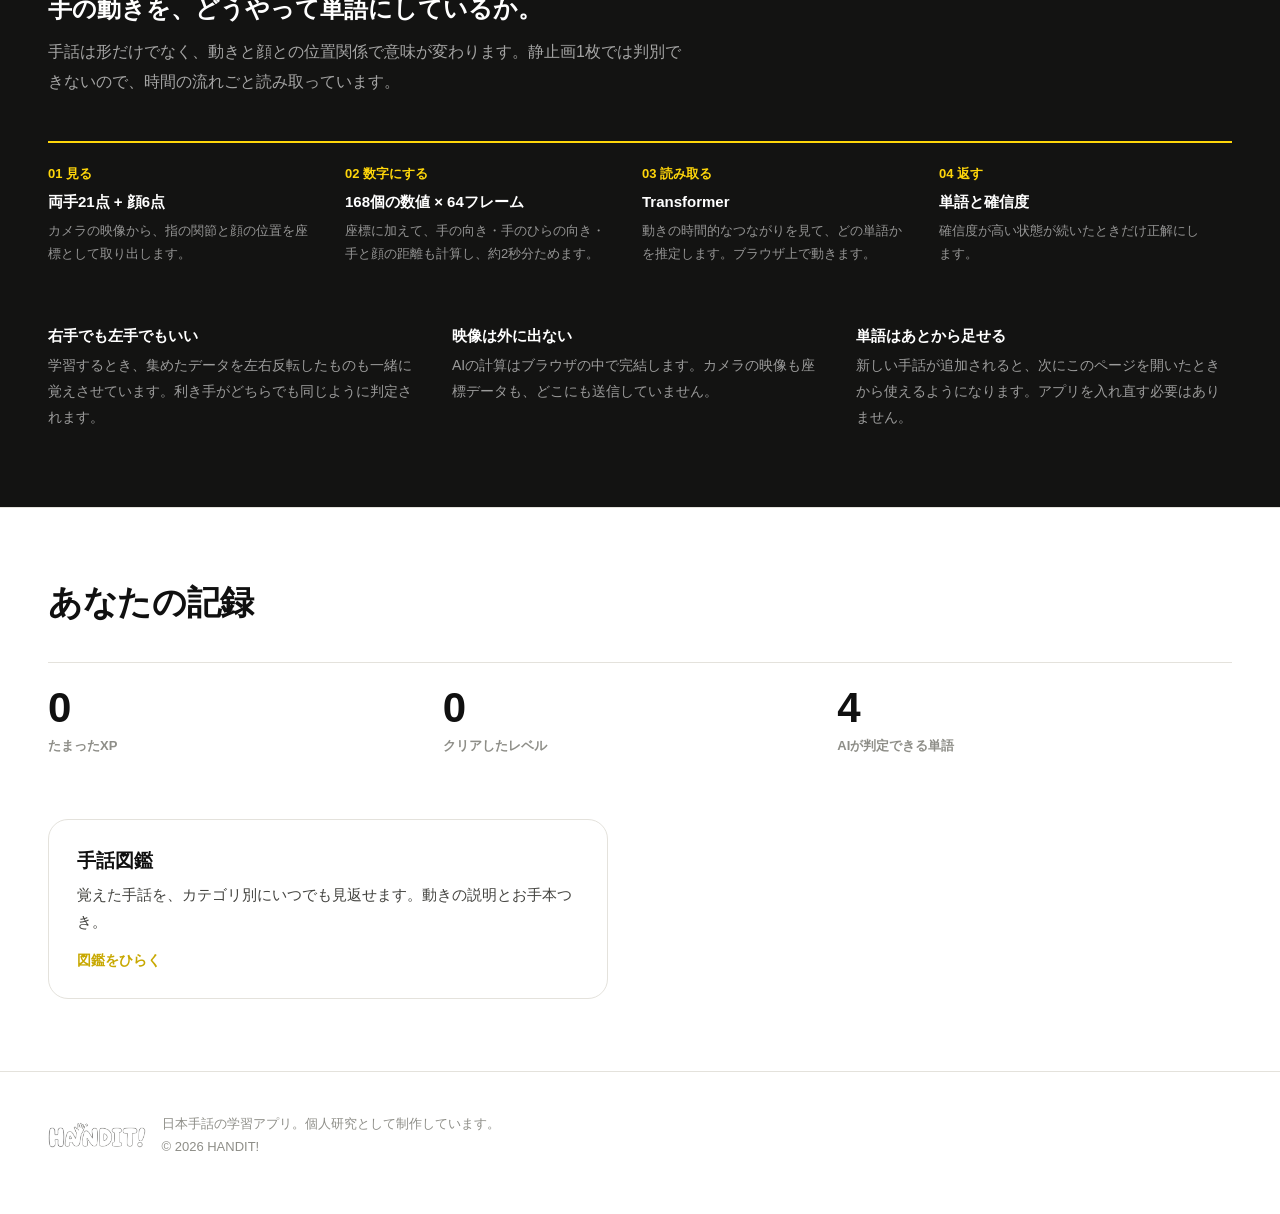
==== commit 6bc5dad5: "ロゴを大きく：画像の透明な余白を切り取り、ヘッダのロゴを大きめに handit_logo.png は 1920x1080 のうち文字部分が約1/3しかなく、24pxで表示すると文字が8pxほどになって" ====
--- a/index.html
+++ b/index.html
@@ -41,7 +41,8 @@
   border-bottom: 1px solid var(--rule);
 }
 .bar-in { display: flex; align-items: center; gap: 24px; height: 60px; }
-.bar-logo { height: 22px; }
+.bar-logo { height: 32px; }
+@media (max-width: 560px) { .bar-logo { height: 26px; } }
 .logo-link { display: flex; align-items: center; }
 .bar-nav { margin-left: auto; display: flex; align-items: center; gap: 4px; }
 .bar-nav a {
@@ -193,7 +194,7 @@
 /* ===== フッタ ===== */
 footer { border-top: 1px solid var(--rule); padding: 40px 0 56px; }
 .foot-in { display: flex; align-items: center; gap: 16px; flex-wrap: wrap; }
-footer img { height: 18px; opacity: 0.32; }
+footer img { height: 26px; opacity: 0.5; }
 footer p { font-size: 13px; color: var(--ink-3); line-height: 1.8; }
 
 /* ===== 大きい画面（PC）だけ横幅を広げる ===== */
